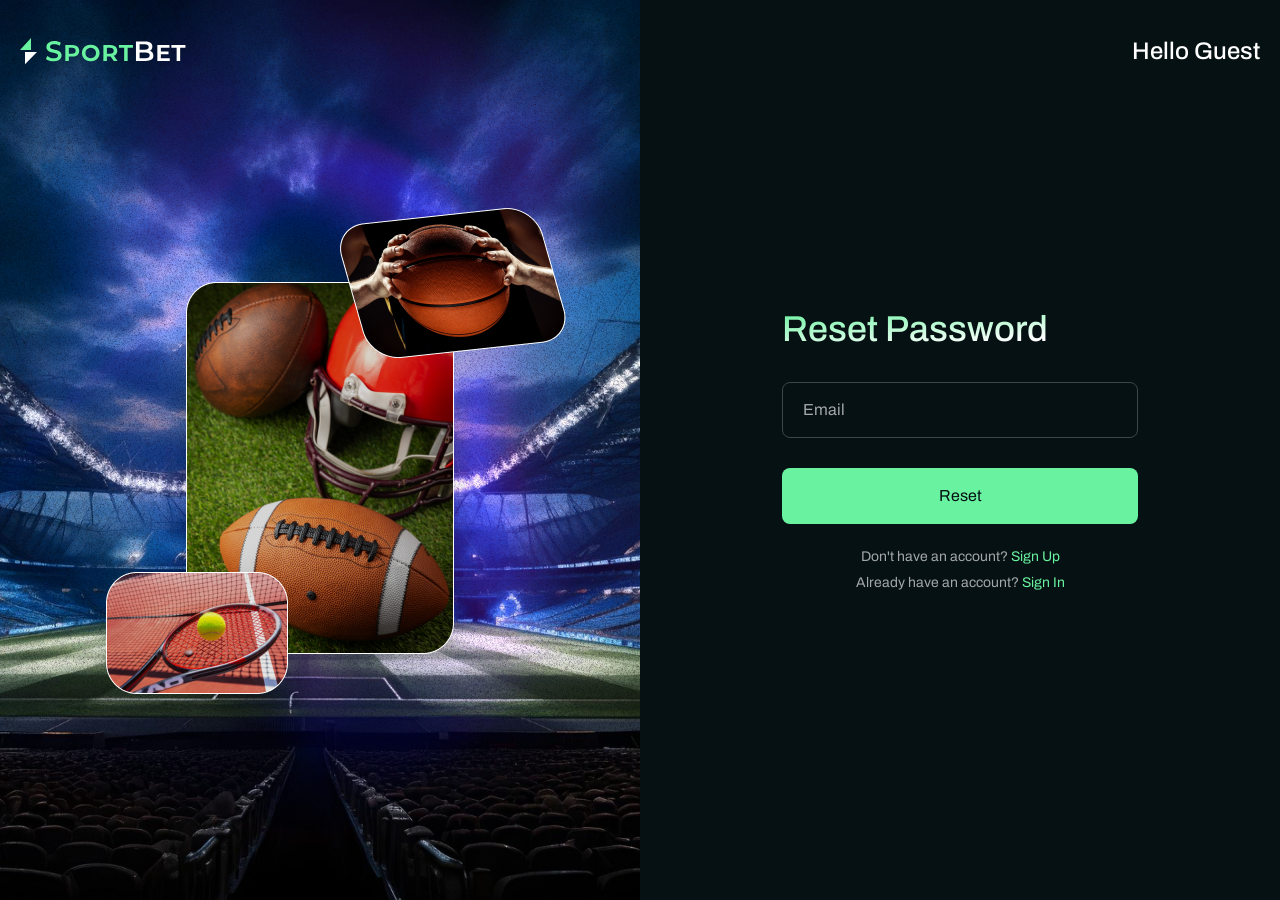
==== src/reset.html @ 936c641d "created signin & reset page" ====
<!DOCTYPE html>
<html class="h-full" lang="en">
	<head>
		<meta charset="UTF-8" />
		<meta http-equiv="X-UA-Compatible" content="IE=edge" />
		<meta name="viewport" content="width=device-width, initial-scale=1.0" />
		<title>Reset Password | WebTrade</title>
		<link rel="preconnect" href="https://fonts.googleapis.com" />
		<link rel="preconnect" href="https://fonts.gstatic.com" crossorigin />
		<link
			href="https://fonts.googleapis.com/css2?family=Archivo:wght@400;500;600;700&display=swap"
			rel="stylesheet"
		/>
		<link rel="stylesheet" href="./css/output.css" />
	</head>

	<body class="h-full">
		<div class="wrapper relative flex min-h-full flex-col">
			<!-- Header -->
			<header class="fixed top-[34px] left-0 w-full">
				<div
					class="mx-auto flex max-w-[1320px] items-center justify-between px-5"
				>
					<a href="#"
						><img class="sm:max-w-[100px]" src="./img/global/logo.svg" alt=""
					/></a>
					<h4>Hello Guest</h4>
				</div>
			</header>
			<!-- Main Content -->
			<main class="flex-auto">
				<!-- Section SignIn -->
				<section
					class="grid h-screen grid-cols-2 overflow-hidden sm:grid-cols-1"
				>
					<div class="relative h-screen sm:hidden">
						<img
							class="absolute left-0 top-0 z-[-1] h-full w-full object-cover"
							src="./img/auth/auth-img.png"
							alt="image"
						/>
					</div>
					<div class="flex flex-col items-center justify-center">
						<form autocomplete="off" class="w-full max-w-[356px]">
							<h2 class="mb-8 bg-green-gradient bg-clip-text text-transparent">
								Reset Password
							</h2>

							<label for="email" class="mt-6 block">
								<input
									class="input-large"
									placeholder="Email"
									name="email"
									id="email"
									type="text"
								/>
							</label>

							<button class="btn btn-large mt-[30px]" type="submit">
								Reset
							</button>
						</form>

						<p class="text-body-s mt-6 text-graytext">
							Don't have an account?
							<a
								class="text-lightgreen transition-colors hover:text-lightgreen-hovered"
								href="#"
								>Sign Up</a
							>
						</p>

						<p class="text-body-s mt-2 text-graytext">
							Already have an account?
							<a
								class="text-lightgreen transition-colors hover:text-lightgreen-hovered"
								href="#"
								>Sign In</a
							>
						</p>
					</div>
				</section>
			</main>
		</div>

		<!-- JS -->
		<script src="./js/main.js"></script>
	</body>
</html>
---- src/css/output.css ----
/*
! tailwindcss v3.2.7 | MIT License | https://tailwindcss.com
*/

/*
1. Prevent padding and border from affecting element width. (https://github.com/mozdevs/cssremedy/issues/4)
2. Allow adding a border to an element by just adding a border-width. (https://github.com/tailwindcss/tailwindcss/pull/116)
*/

*,
::before,
::after {
  box-sizing: border-box;
  /* 1 */
  border-width: 0;
  /* 2 */
  border-style: solid;
  /* 2 */
  border-color: #e5e7eb;
  /* 2 */
}

::before,
::after {
  --tw-content: '';
}

/*
1. Use a consistent sensible line-height in all browsers.
2. Prevent adjustments of font size after orientation changes in iOS.
3. Use a more readable tab size.
4. Use the user's configured `sans` font-family by default.
5. Use the user's configured `sans` font-feature-settings by default.
*/

html {
  line-height: 1.5;
  /* 1 */
  -webkit-text-size-adjust: 100%;
  /* 2 */
  -moz-tab-size: 4;
  /* 3 */
  -o-tab-size: 4;
     tab-size: 4;
  /* 3 */
  font-family: ui-sans-serif, system-ui, -apple-system, BlinkMacSystemFont, "Segoe UI", Roboto, "Helvetica Neue", Arial, "Noto Sans", sans-serif, "Apple Color Emoji", "Segoe UI Emoji", "Segoe UI Symbol", "Noto Color Emoji";
  /* 4 */
  font-feature-settings: normal;
  /* 5 */
}

/*
1. Remove the margin in all browsers.
2. Inherit line-height from `html` so users can set them as a class directly on the `html` element.
*/

body {
  margin: 0;
  /* 1 */
  line-height: inherit;
  /* 2 */
}

/*
1. Add the correct height in Firefox.
2. Correct the inheritance of border color in Firefox. (https://bugzilla.mozilla.org/show_bug.cgi?id=190655)
3. Ensure horizontal rules are visible by default.
*/

hr {
  height: 0;
  /* 1 */
  color: inherit;
  /* 2 */
  border-top-width: 1px;
  /* 3 */
}

/*
Add the correct text decoration in Chrome, Edge, and Safari.
*/

abbr:where([title]) {
  -webkit-text-decoration: underline dotted;
          text-decoration: underline dotted;
}

/*
Remove the default font size and weight for headings.
*/

h1,
h2,
h3,
h4,
h5,
h6 {
  font-size: inherit;
  font-weight: inherit;
}

/*
Reset links to optimize for opt-in styling instead of opt-out.
*/

a {
  color: inherit;
  text-decoration: inherit;
}

/*
Add the correct font weight in Edge and Safari.
*/

b,
strong {
  font-weight: bolder;
}

/*
1. Use the user's configured `mono` font family by default.
2. Correct the odd `em` font sizing in all browsers.
*/

code,
kbd,
samp,
pre {
  font-family: ui-monospace, SFMono-Regular, Menlo, Monaco, Consolas, "Liberation Mono", "Courier New", monospace;
  /* 1 */
  font-size: 1em;
  /* 2 */
}

/*
Add the correct font size in all browsers.
*/

small {
  font-size: 80%;
}

/*
Prevent `sub` and `sup` elements from affecting the line height in all browsers.
*/

sub,
sup {
  font-size: 75%;
  line-height: 0;
  position: relative;
  vertical-align: baseline;
}

sub {
  bottom: -0.25em;
}

sup {
  top: -0.5em;
}

/*
1. Remove text indentation from table contents in Chrome and Safari. (https://bugs.chromium.org/p/chromium/issues/detail?id=999088, https://bugs.webkit.org/show_bug.cgi?id=201297)
2. Correct table border color inheritance in all Chrome and Safari. (https://bugs.chromium.org/p/chromium/issues/detail?id=935729, https://bugs.webkit.org/show_bug.cgi?id=195016)
3. Remove gaps between table borders by default.
*/

table {
  text-indent: 0;
  /* 1 */
  border-color: inherit;
  /* 2 */
  border-collapse: collapse;
  /* 3 */
}

/*
1. Change the font styles in all browsers.
2. Remove the margin in Firefox and Safari.
3. Remove default padding in all browsers.
*/

button,
input,
optgroup,
select,
textarea {
  font-family: inherit;
  /* 1 */
  font-size: 100%;
  /* 1 */
  font-weight: inherit;
  /* 1 */
  line-height: inherit;
  /* 1 */
  color: inherit;
  /* 1 */
  margin: 0;
  /* 2 */
  padding: 0;
  /* 3 */
}

/*
Remove the inheritance of text transform in Edge and Firefox.
*/

button,
select {
  text-transform: none;
}

/*
1. Correct the inability to style clickable types in iOS and Safari.
2. Remove default button styles.
*/

button,
[type='button'],
[type='reset'],
[type='submit'] {
  -webkit-appearance: button;
  /* 1 */
  background-color: transparent;
  /* 2 */
  background-image: none;
  /* 2 */
}

/*
Use the modern Firefox focus style for all focusable elements.
*/

:-moz-focusring {
  outline: auto;
}

/*
Remove the additional `:invalid` styles in Firefox. (https://github.com/mozilla/gecko-dev/blob/2f9eacd9d3d995c937b4251a5557d95d494c9be1/layout/style/res/forms.css#L728-L737)
*/

:-moz-ui-invalid {
  box-shadow: none;
}

/*
Add the correct vertical alignment in Chrome and Firefox.
*/

progress {
  vertical-align: baseline;
}

/*
Correct the cursor style of increment and decrement buttons in Safari.
*/

::-webkit-inner-spin-button,
::-webkit-outer-spin-button {
  height: auto;
}

/*
1. Correct the odd appearance in Chrome and Safari.
2. Correct the outline style in Safari.
*/

[type='search'] {
  -webkit-appearance: textfield;
  /* 1 */
  outline-offset: -2px;
  /* 2 */
}

/*
Remove the inner padding in Chrome and Safari on macOS.
*/

::-webkit-search-decoration {
  -webkit-appearance: none;
}

/*
1. Correct the inability to style clickable types in iOS and Safari.
2. Change font properties to `inherit` in Safari.
*/

::-webkit-file-upload-button {
  -webkit-appearance: button;
  /* 1 */
  font: inherit;
  /* 2 */
}

/*
Add the correct display in Chrome and Safari.
*/

summary {
  display: list-item;
}

/*
Removes the default spacing and border for appropriate elements.
*/

blockquote,
dl,
dd,
h1,
h2,
h3,
h4,
h5,
h6,
hr,
figure,
p,
pre {
  margin: 0;
}

fieldset {
  margin: 0;
  padding: 0;
}

legend {
  padding: 0;
}

ol,
ul,
menu {
  list-style: none;
  margin: 0;
  padding: 0;
}

/*
Prevent resizing textareas horizontally by default.
*/

textarea {
  resize: vertical;
}

/*
1. Reset the default placeholder opacity in Firefox. (https://github.com/tailwindlabs/tailwindcss/issues/3300)
2. Set the default placeholder color to the user's configured gray 400 color.
*/

input::-moz-placeholder, textarea::-moz-placeholder {
  opacity: 1;
  /* 1 */
  color: #9ca3af;
  /* 2 */
}

input::placeholder,
textarea::placeholder {
  opacity: 1;
  /* 1 */
  color: #9ca3af;
  /* 2 */
}

/*
Set the default cursor for buttons.
*/

button,
[role="button"] {
  cursor: pointer;
}

/*
Make sure disabled buttons don't get the pointer cursor.
*/

:disabled {
  cursor: default;
}

/*
1. Make replaced elements `display: block` by default. (https://github.com/mozdevs/cssremedy/issues/14)
2. Add `vertical-align: middle` to align replaced elements more sensibly by default. (https://github.com/jensimmons/cssremedy/issues/14#issuecomment-634934210)
   This can trigger a poorly considered lint error in some tools but is included by design.
*/

img,
svg,
video,
canvas,
audio,
iframe,
embed,
object {
  display: block;
  /* 1 */
  vertical-align: middle;
  /* 2 */
}

/*
Constrain images and videos to the parent width and preserve their intrinsic aspect ratio. (https://github.com/mozdevs/cssremedy/issues/14)
*/

img,
video {
  max-width: 100%;
  height: auto;
}

/* Make elements with the HTML hidden attribute stay hidden by default */

[hidden] {
  display: none;
}

[type='text'],[type='email'],[type='url'],[type='password'],[type='number'],[type='date'],[type='datetime-local'],[type='month'],[type='search'],[type='tel'],[type='time'],[type='week'],[multiple],textarea,select {
  -webkit-appearance: none;
     -moz-appearance: none;
          appearance: none;
  background-color: #fff;
  border-color: #6b7280;
  border-width: 1px;
  border-radius: 0px;
  padding-top: 0.5rem;
  padding-right: 0.75rem;
  padding-bottom: 0.5rem;
  padding-left: 0.75rem;
  font-size: 1rem;
  line-height: 1.5rem;
  --tw-shadow: 0 0 #0000;
}

[type='text']:focus, [type='email']:focus, [type='url']:focus, [type='password']:focus, [type='number']:focus, [type='date']:focus, [type='datetime-local']:focus, [type='month']:focus, [type='search']:focus, [type='tel']:focus, [type='time']:focus, [type='week']:focus, [multiple]:focus, textarea:focus, select:focus {
  outline: 2px solid transparent;
  outline-offset: 2px;
  --tw-ring-inset: var(--tw-empty,/*!*/ /*!*/);
  --tw-ring-offset-width: 0px;
  --tw-ring-offset-color: #fff;
  --tw-ring-color: #2563eb;
  --tw-ring-offset-shadow: var(--tw-ring-inset) 0 0 0 var(--tw-ring-offset-width) var(--tw-ring-offset-color);
  --tw-ring-shadow: var(--tw-ring-inset) 0 0 0 calc(1px + var(--tw-ring-offset-width)) var(--tw-ring-color);
  box-shadow: var(--tw-ring-offset-shadow), var(--tw-ring-shadow), var(--tw-shadow);
  border-color: #2563eb;
}

input::-moz-placeholder, textarea::-moz-placeholder {
  color: #6b7280;
  opacity: 1;
}

input::placeholder,textarea::placeholder {
  color: #6b7280;
  opacity: 1;
}

::-webkit-datetime-edit-fields-wrapper {
  padding: 0;
}

::-webkit-date-and-time-value {
  min-height: 1.5em;
}

::-webkit-datetime-edit,::-webkit-datetime-edit-year-field,::-webkit-datetime-edit-month-field,::-webkit-datetime-edit-day-field,::-webkit-datetime-edit-hour-field,::-webkit-datetime-edit-minute-field,::-webkit-datetime-edit-second-field,::-webkit-datetime-edit-millisecond-field,::-webkit-datetime-edit-meridiem-field {
  padding-top: 0;
  padding-bottom: 0;
}

select {
  background-image: url("data:image/svg+xml,%3csvg xmlns='http://www.w3.org/2000/svg' fill='none' viewBox='0 0 20 20'%3e%3cpath stroke='%236b7280' stroke-linecap='round' stroke-linejoin='round' stroke-width='1.5' d='M6 8l4 4 4-4'/%3e%3c/svg%3e");
  background-position: right 0.5rem center;
  background-repeat: no-repeat;
  background-size: 1.5em 1.5em;
  padding-right: 2.5rem;
  -webkit-print-color-adjust: exact;
          print-color-adjust: exact;
}

[multiple] {
  background-image: initial;
  background-position: initial;
  background-repeat: unset;
  background-size: initial;
  padding-right: 0.75rem;
  -webkit-print-color-adjust: unset;
          print-color-adjust: unset;
}

[type='checkbox'],[type='radio'] {
  -webkit-appearance: none;
     -moz-appearance: none;
          appearance: none;
  padding: 0;
  -webkit-print-color-adjust: exact;
          print-color-adjust: exact;
  display: inline-block;
  vertical-align: middle;
  background-origin: border-box;
  -webkit-user-select: none;
     -moz-user-select: none;
          user-select: none;
  flex-shrink: 0;
  height: 1rem;
  width: 1rem;
  color: #2563eb;
  background-color: #fff;
  border-color: #6b7280;
  border-width: 1px;
  --tw-shadow: 0 0 #0000;
}

[type='checkbox'] {
  border-radius: 0px;
}

[type='radio'] {
  border-radius: 100%;
}

[type='checkbox']:focus,[type='radio']:focus {
  outline: 2px solid transparent;
  outline-offset: 2px;
  --tw-ring-inset: var(--tw-empty,/*!*/ /*!*/);
  --tw-ring-offset-width: 2px;
  --tw-ring-offset-color: #fff;
  --tw-ring-color: #2563eb;
  --tw-ring-offset-shadow: var(--tw-ring-inset) 0 0 0 var(--tw-ring-offset-width) var(--tw-ring-offset-color);
  --tw-ring-shadow: var(--tw-ring-inset) 0 0 0 calc(2px + var(--tw-ring-offset-width)) var(--tw-ring-color);
  box-shadow: var(--tw-ring-offset-shadow), var(--tw-ring-shadow), var(--tw-shadow);
}

[type='checkbox']:checked,[type='radio']:checked {
  border-color: transparent;
  background-color: currentColor;
  background-size: 100% 100%;
  background-position: center;
  background-repeat: no-repeat;
}

[type='checkbox']:checked {
  background-image: url("data:image/svg+xml,%3csvg viewBox='0 0 16 16' fill='white' xmlns='http://www.w3.org/2000/svg'%3e%3cpath d='M12.207 4.793a1 1 0 010 1.414l-5 5a1 1 0 01-1.414 0l-2-2a1 1 0 011.414-1.414L6.5 9.086l4.293-4.293a1 1 0 011.414 0z'/%3e%3c/svg%3e");
}

[type='radio']:checked {
  background-image: url("data:image/svg+xml,%3csvg viewBox='0 0 16 16' fill='white' xmlns='http://www.w3.org/2000/svg'%3e%3ccircle cx='8' cy='8' r='3'/%3e%3c/svg%3e");
}

[type='checkbox']:checked:hover,[type='checkbox']:checked:focus,[type='radio']:checked:hover,[type='radio']:checked:focus {
  border-color: transparent;
  background-color: currentColor;
}

[type='checkbox']:indeterminate {
  background-image: url("data:image/svg+xml,%3csvg xmlns='http://www.w3.org/2000/svg' fill='none' viewBox='0 0 16 16'%3e%3cpath stroke='white' stroke-linecap='round' stroke-linejoin='round' stroke-width='2' d='M4 8h8'/%3e%3c/svg%3e");
  border-color: transparent;
  background-color: currentColor;
  background-size: 100% 100%;
  background-position: center;
  background-repeat: no-repeat;
}

[type='checkbox']:indeterminate:hover,[type='checkbox']:indeterminate:focus {
  border-color: transparent;
  background-color: currentColor;
}

[type='file'] {
  background: unset;
  border-color: inherit;
  border-width: 0;
  border-radius: 0;
  padding: 0;
  font-size: unset;
  line-height: inherit;
}

[type='file']:focus {
  outline: 1px solid ButtonText;
  outline: 1px auto -webkit-focus-ring-color;
}

body {
  position: relative;
  --tw-bg-opacity: 1;
  background-color: rgb(6 17 20 / var(--tw-bg-opacity));
  font-family: Archivo, sans-serif;
  --tw-text-opacity: 1;
  color: rgb(255 255 255 / var(--tw-text-opacity));
}

h1 {
  font-size: 52px;
  font-weight: 700;
  line-height: 64px;
}

h2 {
  font-size: 2.25rem;
  line-height: 2.5rem;
  font-weight: 500;
  line-height: 42px;
}

h3 {
  font-size: 32px;
  font-weight: 500;
  line-height: 40px;
}

h4 {
  font-size: 1.5rem;
  line-height: 2rem;
  font-weight: 500;
  line-height: 28px;
}

h5 {
  font-size: 1.25rem;
  line-height: 1.75rem;
  font-weight: 500;
  line-height: 24px;
}

*, ::before, ::after {
  --tw-border-spacing-x: 0;
  --tw-border-spacing-y: 0;
  --tw-translate-x: 0;
  --tw-translate-y: 0;
  --tw-rotate: 0;
  --tw-skew-x: 0;
  --tw-skew-y: 0;
  --tw-scale-x: 1;
  --tw-scale-y: 1;
  --tw-pan-x:  ;
  --tw-pan-y:  ;
  --tw-pinch-zoom:  ;
  --tw-scroll-snap-strictness: proximity;
  --tw-ordinal:  ;
  --tw-slashed-zero:  ;
  --tw-numeric-figure:  ;
  --tw-numeric-spacing:  ;
  --tw-numeric-fraction:  ;
  --tw-ring-inset:  ;
  --tw-ring-offset-width: 0px;
  --tw-ring-offset-color: #fff;
  --tw-ring-color: rgb(59 130 246 / 0.5);
  --tw-ring-offset-shadow: 0 0 #0000;
  --tw-ring-shadow: 0 0 #0000;
  --tw-shadow: 0 0 #0000;
  --tw-shadow-colored: 0 0 #0000;
  --tw-blur:  ;
  --tw-brightness:  ;
  --tw-contrast:  ;
  --tw-grayscale:  ;
  --tw-hue-rotate:  ;
  --tw-invert:  ;
  --tw-saturate:  ;
  --tw-sepia:  ;
  --tw-drop-shadow:  ;
  --tw-backdrop-blur:  ;
  --tw-backdrop-brightness:  ;
  --tw-backdrop-contrast:  ;
  --tw-backdrop-grayscale:  ;
  --tw-backdrop-hue-rotate:  ;
  --tw-backdrop-invert:  ;
  --tw-backdrop-opacity:  ;
  --tw-backdrop-saturate:  ;
  --tw-backdrop-sepia:  ;
}

::backdrop {
  --tw-border-spacing-x: 0;
  --tw-border-spacing-y: 0;
  --tw-translate-x: 0;
  --tw-translate-y: 0;
  --tw-rotate: 0;
  --tw-skew-x: 0;
  --tw-skew-y: 0;
  --tw-scale-x: 1;
  --tw-scale-y: 1;
  --tw-pan-x:  ;
  --tw-pan-y:  ;
  --tw-pinch-zoom:  ;
  --tw-scroll-snap-strictness: proximity;
  --tw-ordinal:  ;
  --tw-slashed-zero:  ;
  --tw-numeric-figure:  ;
  --tw-numeric-spacing:  ;
  --tw-numeric-fraction:  ;
  --tw-ring-inset:  ;
  --tw-ring-offset-width: 0px;
  --tw-ring-offset-color: #fff;
  --tw-ring-color: rgb(59 130 246 / 0.5);
  --tw-ring-offset-shadow: 0 0 #0000;
  --tw-ring-shadow: 0 0 #0000;
  --tw-shadow: 0 0 #0000;
  --tw-shadow-colored: 0 0 #0000;
  --tw-blur:  ;
  --tw-brightness:  ;
  --tw-contrast:  ;
  --tw-grayscale:  ;
  --tw-hue-rotate:  ;
  --tw-invert:  ;
  --tw-saturate:  ;
  --tw-sepia:  ;
  --tw-drop-shadow:  ;
  --tw-backdrop-blur:  ;
  --tw-backdrop-brightness:  ;
  --tw-backdrop-contrast:  ;
  --tw-backdrop-grayscale:  ;
  --tw-backdrop-hue-rotate:  ;
  --tw-backdrop-invert:  ;
  --tw-backdrop-opacity:  ;
  --tw-backdrop-saturate:  ;
  --tw-backdrop-sepia:  ;
}

.container {
  width: 100%;
  margin-right: auto;
  margin-left: auto;
  padding-right: 15px;
  padding-left: 15px;
}

/* Text */

.text-body-s {
  font-size: 0.875rem;
  line-height: 1.25rem;
  line-height: 18px;
}

/* Button */

.btn {
  display: flex;
  width: 100%;
  align-items: center;
  justify-content: center;
  border-radius: 8px;
  --tw-bg-opacity: 1;
  background-color: rgb(105 242 159 / var(--tw-bg-opacity));
  --tw-text-opacity: 1;
  color: rgb(6 17 20 / var(--tw-text-opacity));
  transition-property: color, background-color, border-color, text-decoration-color, fill, stroke;
  transition-timing-function: cubic-bezier(0.4, 0, 0.2, 1);
  transition-duration: 150ms;
}

.btn:hover {
  --tw-bg-opacity: 1;
  background-color: rgb(43 248 124 / var(--tw-bg-opacity));
}

/* Form Items */

.input-label {
  position: relative;
  display: flex;
  width: 100%;
  flex-direction: column;
}

.input-large {
  font-size: 1rem;
  line-height: 1.5rem;
  line-height: 24px;
  width: 100%;
  border-radius: 8px;
  --tw-border-opacity: 1;
  border-color: rgb(60 69 71 / var(--tw-border-opacity));
  background-color: transparent;
  padding-top: 15px;
  padding-bottom: 15px;
  padding-left: 1.25rem;
  padding-right: 1.25rem;
}

.input-large::-moz-placeholder {
  --tw-text-opacity: 1;
  color: rgb(163 167 169 / var(--tw-text-opacity));
}

.input-large::placeholder {
  --tw-text-opacity: 1;
  color: rgb(163 167 169 / var(--tw-text-opacity));
}

.input-large:focus {
  --tw-border-opacity: 1;
  border-color: rgb(105 242 159 / var(--tw-border-opacity));
  --tw-ring-offset-shadow: var(--tw-ring-inset) 0 0 0 var(--tw-ring-offset-width) var(--tw-ring-offset-color);
  --tw-ring-shadow: var(--tw-ring-inset) 0 0 0 calc(0px + var(--tw-ring-offset-width)) var(--tw-ring-color);
  box-shadow: var(--tw-ring-offset-shadow), var(--tw-ring-shadow), var(--tw-shadow, 0 0 #0000);
  --tw-ring-offset-width: 0px;
}

.sr-only {
  position: absolute;
  width: 1px;
  height: 1px;
  padding: 0;
  margin: -1px;
  overflow: hidden;
  clip: rect(0, 0, 0, 0);
  white-space: nowrap;
  border-width: 0;
}

.visible {
  visibility: visible;
}

.static {
  position: static;
}

.fixed {
  position: fixed;
}

.absolute {
  position: absolute;
}

.relative {
  position: relative;
}

.bottom-0 {
  bottom: 0px;
}

.left-0 {
  left: 0px;
}

.left-1 {
  left: 0.25rem;
}

.left-2 {
  left: 0.5rem;
}

.left-2\.5 {
  left: 0.625rem;
}

.right-0 {
  right: 0px;
}

.right-5 {
  right: 1.25rem;
}

.top-0 {
  top: 0px;
}

.top-1\/2 {
  top: 50%;
}

.top-2 {
  top: 0.5rem;
}

.top-3 {
  top: 0.75rem;
}

.top-4 {
  top: 1rem;
}

.top-5 {
  top: 1.25rem;
}

.top-\[34px\] {
  top: 34px;
}

.top-full {
  top: 100%;
}

.-z-10 {
  z-index: -10;
}

.z-0 {
  z-index: 0;
}

.z-10 {
  z-index: 10;
}

.z-20 {
  z-index: 20;
}

.z-\[-1\] {
  z-index: -1;
}

.mx-auto {
  margin-left: auto;
  margin-right: auto;
}

.mb-2 {
  margin-bottom: 0.5rem;
}

.mb-3 {
  margin-bottom: 0.75rem;
}

.mb-4 {
  margin-bottom: 1rem;
}

.mb-8 {
  margin-bottom: 2rem;
}

.ml-2 {
  margin-left: 0.5rem;
}

.ml-3 {
  margin-left: 0.75rem;
}

.mr-2 {
  margin-right: 0.5rem;
}

.mt-1 {
  margin-top: 0.25rem;
}

.mt-20 {
  margin-top: 5rem;
}

.mt-5 {
  margin-top: 1.25rem;
}

.mt-6 {
  margin-top: 1.5rem;
}

.mt-\[30px\] {
  margin-top: 30px;
}

.mt-2 {
  margin-top: 0.5rem;
}

.block {
  display: block;
}

.inline-block {
  display: inline-block;
}

.inline {
  display: inline;
}

.flex {
  display: flex;
}

.inline-flex {
  display: inline-flex;
}

.grid {
  display: grid;
}

.contents {
  display: contents;
}

.hidden {
  display: none;
}

.h-10 {
  height: 2.5rem;
}

.h-2 {
  height: 0.5rem;
}

.h-4 {
  height: 1rem;
}

.h-5 {
  height: 1.25rem;
}

.h-6 {
  height: 1.5rem;
}

.h-64 {
  height: 16rem;
}

.h-\[18px\] {
  height: 18px;
}

.h-\[2px\] {
  height: 2px;
}

.h-\[300px\] {
  height: 300px;
}

.h-\[30px\] {
  height: 30px;
}

.h-full {
  height: 100%;
}

.h-screen {
  height: 100vh;
}

.h-auto {
  height: auto;
}

.max-h-screen {
  max-height: 100vh;
}

.min-h-full {
  min-height: 100%;
}

.min-h-screen {
  min-height: 100vh;
}

.w-10 {
  width: 2.5rem;
}

.w-11 {
  width: 2.75rem;
}

.w-3 {
  width: 0.75rem;
}

.w-4 {
  width: 1rem;
}

.w-44 {
  width: 11rem;
}

.w-6 {
  width: 1.5rem;
}

.w-\[18px\] {
  width: 18px;
}

.w-\[30px\] {
  width: 30px;
}

.w-\[400px\] {
  width: 400px;
}

.w-\[70px\] {
  width: 70px;
}

.w-full {
  width: 100%;
}

.w-screen {
  width: 100vw;
}

.min-w-max {
  min-width: -moz-max-content;
  min-width: max-content;
}

.max-w-\[1320px\] {
  max-width: 1320px;
}

.max-w-\[356px\] {
  max-width: 356px;
}

.max-w-full {
  max-width: 100%;
}

.flex-auto {
  flex: 1 1 auto;
}

.origin-\[0\] {
  transform-origin: 0;
}

.-translate-y-1\/2 {
  --tw-translate-y: -50%;
  transform: translate(var(--tw-translate-x), var(--tw-translate-y)) rotate(var(--tw-rotate)) skewX(var(--tw-skew-x)) skewY(var(--tw-skew-y)) scaleX(var(--tw-scale-x)) scaleY(var(--tw-scale-y));
}

.-translate-y-4 {
  --tw-translate-y: -1rem;
  transform: translate(var(--tw-translate-x), var(--tw-translate-y)) rotate(var(--tw-rotate)) skewX(var(--tw-skew-x)) skewY(var(--tw-skew-y)) scaleX(var(--tw-scale-x)) scaleY(var(--tw-scale-y));
}

.-translate-y-6 {
  --tw-translate-y: -1.5rem;
  transform: translate(var(--tw-translate-x), var(--tw-translate-y)) rotate(var(--tw-rotate)) skewX(var(--tw-skew-x)) skewY(var(--tw-skew-y)) scaleX(var(--tw-scale-x)) scaleY(var(--tw-scale-y));
}

.translate-x-0 {
  --tw-translate-x: 0px;
  transform: translate(var(--tw-translate-x), var(--tw-translate-y)) rotate(var(--tw-rotate)) skewX(var(--tw-skew-x)) skewY(var(--tw-skew-y)) scaleX(var(--tw-scale-x)) scaleY(var(--tw-scale-y));
}

.translate-y-\[2px\] {
  --tw-translate-y: 2px;
  transform: translate(var(--tw-translate-x), var(--tw-translate-y)) rotate(var(--tw-rotate)) skewX(var(--tw-skew-x)) skewY(var(--tw-skew-y)) scaleX(var(--tw-scale-x)) scaleY(var(--tw-scale-y));
}

.rotate-180 {
  --tw-rotate: 180deg;
  transform: translate(var(--tw-translate-x), var(--tw-translate-y)) rotate(var(--tw-rotate)) skewX(var(--tw-skew-x)) skewY(var(--tw-skew-y)) scaleX(var(--tw-scale-x)) scaleY(var(--tw-scale-y));
}

.rotate-90 {
  --tw-rotate: 90deg;
  transform: translate(var(--tw-translate-x), var(--tw-translate-y)) rotate(var(--tw-rotate)) skewX(var(--tw-skew-x)) skewY(var(--tw-skew-y)) scaleX(var(--tw-scale-x)) scaleY(var(--tw-scale-y));
}

.scale-75 {
  --tw-scale-x: .75;
  --tw-scale-y: .75;
  transform: translate(var(--tw-translate-x), var(--tw-translate-y)) rotate(var(--tw-rotate)) skewX(var(--tw-skew-x)) skewY(var(--tw-skew-y)) scaleX(var(--tw-scale-x)) scaleY(var(--tw-scale-y));
}

.transform {
  transform: translate(var(--tw-translate-x), var(--tw-translate-y)) rotate(var(--tw-rotate)) skewX(var(--tw-skew-x)) skewY(var(--tw-skew-y)) scaleX(var(--tw-scale-x)) scaleY(var(--tw-scale-y));
}

@keyframes fade-in {
  from {
    opacity: 0;
  }

  to {
    opacity: 1;
  }
}

.animate-fadeIn {
  animation: fade-in .3s ease;
}

.cursor-pointer {
  cursor: pointer;
}

.resize {
  resize: both;
}

.appearance-none {
  -webkit-appearance: none;
     -moz-appearance: none;
          appearance: none;
}

.grid-cols-2 {
  grid-template-columns: repeat(2, minmax(0, 1fr));
}

.flex-col {
  flex-direction: column;
}

.items-center {
  align-items: center;
}

.justify-center {
  justify-content: center;
}

.justify-between {
  justify-content: space-between;
}

.gap-14 {
  gap: 3.5rem;
}

.gap-2 {
  gap: 0.5rem;
}

.gap-4 {
  gap: 1rem;
}

.gap-5 {
  gap: 1.25rem;
}

.divide-y > :not([hidden]) ~ :not([hidden]) {
  --tw-divide-y-reverse: 0;
  border-top-width: calc(1px * calc(1 - var(--tw-divide-y-reverse)));
  border-bottom-width: calc(1px * var(--tw-divide-y-reverse));
}

.divide-gray-100 > :not([hidden]) ~ :not([hidden]) {
  --tw-divide-opacity: 1;
  border-color: rgb(243 244 246 / var(--tw-divide-opacity));
}

.overflow-auto {
  overflow: auto;
}

.overflow-hidden {
  overflow: hidden;
}

.rounded {
  border-radius: 0.25rem;
}

.rounded-3xl {
  border-radius: 1.5rem;
}

.rounded-\[8px\] {
  border-radius: 8px;
}

.rounded-full {
  border-radius: 9999px;
}

.rounded-lg {
  border-radius: 0.5rem;
}

.rounded-md {
  border-radius: 0.375rem;
}

.rounded-t-lg {
  border-top-left-radius: 0.5rem;
  border-top-right-radius: 0.5rem;
}

.border {
  border-width: 1px;
}

.border-0 {
  border-width: 0px;
}

.border-2 {
  border-width: 2px;
}

.border-b-2 {
  border-bottom-width: 2px;
}

.border-dashed {
  border-style: dashed;
}

.border-black\/50 {
  border-color: rgb(0 0 0 / 0.5);
}

.border-gray-100 {
  --tw-border-opacity: 1;
  border-color: rgb(243 244 246 / var(--tw-border-opacity));
}

.border-gray-300 {
  --tw-border-opacity: 1;
  border-color: rgb(209 213 219 / var(--tw-border-opacity));
}

.border-graytext {
  --tw-border-opacity: 1;
  border-color: rgb(163 167 169 / var(--tw-border-opacity));
}

.bg-black {
  --tw-bg-opacity: 1;
  background-color: rgb(0 0 0 / var(--tw-bg-opacity));
}

.bg-black\/90 {
  background-color: rgb(0 0 0 / 0.9);
}

.bg-blue-400 {
  --tw-bg-opacity: 1;
  background-color: rgb(96 165 250 / var(--tw-bg-opacity));
}

.bg-blue-600 {
  --tw-bg-opacity: 1;
  background-color: rgb(37 99 235 / var(--tw-bg-opacity));
}

.bg-cyan-200 {
  --tw-bg-opacity: 1;
  background-color: rgb(165 243 252 / var(--tw-bg-opacity));
}

.bg-gray-100 {
  --tw-bg-opacity: 1;
  background-color: rgb(243 244 246 / var(--tw-bg-opacity));
}

.bg-gray-200 {
  --tw-bg-opacity: 1;
  background-color: rgb(229 231 235 / var(--tw-bg-opacity));
}

.bg-gray-50 {
  --tw-bg-opacity: 1;
  background-color: rgb(249 250 251 / var(--tw-bg-opacity));
}

.bg-slate-900 {
  --tw-bg-opacity: 1;
  background-color: rgb(15 23 42 / var(--tw-bg-opacity));
}

.bg-transparent {
  background-color: transparent;
}

.bg-white {
  --tw-bg-opacity: 1;
  background-color: rgb(255 255 255 / var(--tw-bg-opacity));
}

.bg-green-gradient {
  background-image: linear-gradient(175deg, #69F29F 4.1%, #FFF 72.96%);
}

.bg-clip-text {
  -webkit-background-clip: text;
          background-clip: text;
}

.fill-black {
  fill: #000;
}

.object-cover {
  -o-object-fit: cover;
     object-fit: cover;
}

.p-2 {
  padding: 0.5rem;
}

.p-2\.5 {
  padding: 0.625rem;
}

.p-4 {
  padding: 1rem;
}

.px-0 {
  padding-left: 0px;
  padding-right: 0px;
}

.px-2 {
  padding-left: 0.5rem;
  padding-right: 0.5rem;
}

.px-2\.5 {
  padding-left: 0.625rem;
  padding-right: 0.625rem;
}

.px-3 {
  padding-left: 0.75rem;
  padding-right: 0.75rem;
}

.px-4 {
  padding-left: 1rem;
  padding-right: 1rem;
}

.px-5 {
  padding-left: 1.25rem;
  padding-right: 1.25rem;
}

.py-1 {
  padding-top: 0.25rem;
  padding-bottom: 0.25rem;
}

.py-10 {
  padding-top: 2.5rem;
  padding-bottom: 2.5rem;
}

.py-2 {
  padding-top: 0.5rem;
  padding-bottom: 0.5rem;
}

.py-2\.5 {
  padding-top: 0.625rem;
  padding-bottom: 0.625rem;
}

.py-4 {
  padding-top: 1rem;
  padding-bottom: 1rem;
}

.pb-2 {
  padding-bottom: 0.5rem;
}

.pb-2\.5 {
  padding-bottom: 0.625rem;
}

.pb-6 {
  padding-bottom: 1.5rem;
}

.pr-8 {
  padding-right: 2rem;
}

.pt-4 {
  padding-top: 1rem;
}

.pt-5 {
  padding-top: 1.25rem;
}

.text-center {
  text-align: center;
}

.text-3xl {
  font-size: 1.875rem;
  line-height: 2.25rem;
}

.text-7xl {
  font-size: 4.5rem;
  line-height: 1;
}

.text-sm {
  font-size: 0.875rem;
  line-height: 1.25rem;
}

.text-xl {
  font-size: 1.25rem;
  line-height: 1.75rem;
}

.text-xs {
  font-size: 0.75rem;
  line-height: 1rem;
}

.font-medium {
  font-weight: 500;
}

.font-semibold {
  font-weight: 600;
}

.text-black\/70 {
  color: rgb(0 0 0 / 0.7);
}

.text-blue-600 {
  --tw-text-opacity: 1;
  color: rgb(37 99 235 / var(--tw-text-opacity));
}

.text-gray-400 {
  --tw-text-opacity: 1;
  color: rgb(156 163 175 / var(--tw-text-opacity));
}

.text-gray-500 {
  --tw-text-opacity: 1;
  color: rgb(107 114 128 / var(--tw-text-opacity));
}

.text-gray-700 {
  --tw-text-opacity: 1;
  color: rgb(55 65 81 / var(--tw-text-opacity));
}

.text-gray-900 {
  --tw-text-opacity: 1;
  color: rgb(17 24 39 / var(--tw-text-opacity));
}

.text-graytext {
  --tw-text-opacity: 1;
  color: rgb(163 167 169 / var(--tw-text-opacity));
}

.text-lightblue {
  --tw-text-opacity: 1;
  color: rgb(94 155 247 / var(--tw-text-opacity));
}

.text-lightgreen {
  --tw-text-opacity: 1;
  color: rgb(105 242 159 / var(--tw-text-opacity));
}

.text-transparent {
  color: transparent;
}

.text-white {
  --tw-text-opacity: 1;
  color: rgb(255 255 255 / var(--tw-text-opacity));
}

.text-white\/80 {
  color: rgb(255 255 255 / 0.8);
}

.shadow {
  --tw-shadow: 0 1px 3px 0 rgb(0 0 0 / 0.1), 0 1px 2px -1px rgb(0 0 0 / 0.1);
  --tw-shadow-colored: 0 1px 3px 0 var(--tw-shadow-color), 0 1px 2px -1px var(--tw-shadow-color);
  box-shadow: var(--tw-ring-offset-shadow, 0 0 #0000), var(--tw-ring-shadow, 0 0 #0000), var(--tw-shadow);
}

.shadow-sm {
  --tw-shadow: 0 1px 2px 0 rgb(0 0 0 / 0.05);
  --tw-shadow-colored: 0 1px 2px 0 var(--tw-shadow-color);
  box-shadow: var(--tw-ring-offset-shadow, 0 0 #0000), var(--tw-ring-shadow, 0 0 #0000), var(--tw-shadow);
}

.outline {
  outline-style: solid;
}

.filter {
  filter: var(--tw-blur) var(--tw-brightness) var(--tw-contrast) var(--tw-grayscale) var(--tw-hue-rotate) var(--tw-invert) var(--tw-saturate) var(--tw-sepia) var(--tw-drop-shadow);
}

.transition {
  transition-property: color, background-color, border-color, text-decoration-color, fill, stroke, opacity, box-shadow, transform, filter, -webkit-backdrop-filter;
  transition-property: color, background-color, border-color, text-decoration-color, fill, stroke, opacity, box-shadow, transform, filter, backdrop-filter;
  transition-property: color, background-color, border-color, text-decoration-color, fill, stroke, opacity, box-shadow, transform, filter, backdrop-filter, -webkit-backdrop-filter;
  transition-timing-function: cubic-bezier(0.4, 0, 0.2, 1);
  transition-duration: 150ms;
}

.transition-all {
  transition-property: all;
  transition-timing-function: cubic-bezier(0.4, 0, 0.2, 1);
  transition-duration: 150ms;
}

.transition-colors {
  transition-property: color, background-color, border-color, text-decoration-color, fill, stroke;
  transition-timing-function: cubic-bezier(0.4, 0, 0.2, 1);
  transition-duration: 150ms;
}

.transition-transform {
  transition-property: transform;
  transition-timing-function: cubic-bezier(0.4, 0, 0.2, 1);
  transition-duration: 150ms;
}

.duration-300 {
  transition-duration: 300ms;
}

.ease-in-out {
  transition-timing-function: cubic-bezier(0.4, 0, 0.2, 1);
}

.btn-large {
  font-size: 1rem;
  line-height: 1.5rem;
  line-height: 24px;
  padding-top: 1rem;
  padding-bottom: 1rem;
}

.after\:absolute::after {
  content: var(--tw-content);
  position: absolute;
}

.after\:left-\[2px\]::after {
  content: var(--tw-content);
  left: 2px;
}

.after\:left-\[5px\]::after {
  content: var(--tw-content);
  left: 5px;
}

.after\:top-\[2px\]::after {
  content: var(--tw-content);
  top: 2px;
}

.after\:top-\[5px\]::after {
  content: var(--tw-content);
  top: 5px;
}

.after\:h-5::after {
  content: var(--tw-content);
  height: 1.25rem;
}

.after\:w-5::after {
  content: var(--tw-content);
  width: 1.25rem;
}

.after\:rounded-full::after {
  content: var(--tw-content);
  border-radius: 9999px;
}

.after\:border::after {
  content: var(--tw-content);
  border-width: 1px;
}

.after\:border-gray-300::after {
  content: var(--tw-content);
  --tw-border-opacity: 1;
  border-color: rgb(209 213 219 / var(--tw-border-opacity));
}

.after\:bg-slate-100::after {
  content: var(--tw-content);
  --tw-bg-opacity: 1;
  background-color: rgb(241 245 249 / var(--tw-bg-opacity));
}

.after\:bg-white::after {
  content: var(--tw-content);
  --tw-bg-opacity: 1;
  background-color: rgb(255 255 255 / var(--tw-bg-opacity));
}

.after\:transition-all::after {
  content: var(--tw-content);
  transition-property: all;
  transition-timing-function: cubic-bezier(0.4, 0, 0.2, 1);
  transition-duration: 150ms;
}

.after\:transition-transform::after {
  content: var(--tw-content);
  transition-property: transform;
  transition-timing-function: cubic-bezier(0.4, 0, 0.2, 1);
  transition-duration: 150ms;
}

.after\:duration-300::after {
  content: var(--tw-content);
  transition-duration: 300ms;
}

.after\:content-\[\'\'\]::after {
  --tw-content: '';
  content: var(--tw-content);
}

.checked\:\!bg-lightgreen:checked {
  --tw-bg-opacity: 1 !important;
  background-color: rgb(105 242 159 / var(--tw-bg-opacity)) !important;
}

.hover\:bg-blue-800:hover {
  --tw-bg-opacity: 1;
  background-color: rgb(30 64 175 / var(--tw-bg-opacity));
}

.hover\:bg-gray-100:hover {
  --tw-bg-opacity: 1;
  background-color: rgb(243 244 246 / var(--tw-bg-opacity));
}

.hover\:text-black:hover {
  --tw-text-opacity: 1;
  color: rgb(0 0 0 / var(--tw-text-opacity));
}

.hover\:text-lightgreen-hovered:hover {
  --tw-text-opacity: 1;
  color: rgb(43 248 124 / var(--tw-text-opacity));
}

.hover\:text-white:hover {
  --tw-text-opacity: 1;
  color: rgb(255 255 255 / var(--tw-text-opacity));
}

.focus\:border-blue-500:focus {
  --tw-border-opacity: 1;
  border-color: rgb(59 130 246 / var(--tw-border-opacity));
}

.focus\:border-blue-600:focus {
  --tw-border-opacity: 1;
  border-color: rgb(37 99 235 / var(--tw-border-opacity));
}

.focus\:outline-none:focus {
  outline: 2px solid transparent;
  outline-offset: 2px;
}

.focus\:ring-0:focus {
  --tw-ring-offset-shadow: var(--tw-ring-inset) 0 0 0 var(--tw-ring-offset-width) var(--tw-ring-offset-color);
  --tw-ring-shadow: var(--tw-ring-inset) 0 0 0 calc(0px + var(--tw-ring-offset-width)) var(--tw-ring-color);
  box-shadow: var(--tw-ring-offset-shadow), var(--tw-ring-shadow), var(--tw-shadow, 0 0 #0000);
}

.focus\:ring-2:focus {
  --tw-ring-offset-shadow: var(--tw-ring-inset) 0 0 0 var(--tw-ring-offset-width) var(--tw-ring-offset-color);
  --tw-ring-shadow: var(--tw-ring-inset) 0 0 0 calc(2px + var(--tw-ring-offset-width)) var(--tw-ring-color);
  box-shadow: var(--tw-ring-offset-shadow), var(--tw-ring-shadow), var(--tw-shadow, 0 0 #0000);
}

.focus\:ring-blue-500:focus {
  --tw-ring-opacity: 1;
  --tw-ring-color: rgb(59 130 246 / var(--tw-ring-opacity));
}

.focus\:ring-offset-0:focus {
  --tw-ring-offset-width: 0px;
}

.group:hover .group-hover\:grid {
  display: grid;
}

.group:hover .group-hover\:rotate-180 {
  --tw-rotate: 180deg;
  transform: translate(var(--tw-translate-x), var(--tw-translate-y)) rotate(var(--tw-rotate)) skewX(var(--tw-skew-x)) skewY(var(--tw-skew-y)) scaleX(var(--tw-scale-x)) scaleY(var(--tw-scale-y));
}

.group:hover .group-hover\:fill-blue-400 {
  fill: #60a5fa;
}

.group.active .group-\[\.active\]\:-translate-y-\[10px\] {
  --tw-translate-y: -10px;
  transform: translate(var(--tw-translate-x), var(--tw-translate-y)) rotate(var(--tw-rotate)) skewX(var(--tw-skew-x)) skewY(var(--tw-skew-y)) scaleX(var(--tw-scale-x)) scaleY(var(--tw-scale-y));
}

.group.active .group-\[\.active\]\:translate-y-2 {
  --tw-translate-y: 0.5rem;
  transform: translate(var(--tw-translate-x), var(--tw-translate-y)) rotate(var(--tw-rotate)) skewX(var(--tw-skew-x)) skewY(var(--tw-skew-y)) scaleX(var(--tw-scale-x)) scaleY(var(--tw-scale-y));
}

.group.active .group-\[\.active\]\:-rotate-45 {
  --tw-rotate: -45deg;
  transform: translate(var(--tw-translate-x), var(--tw-translate-y)) rotate(var(--tw-rotate)) skewX(var(--tw-skew-x)) skewY(var(--tw-skew-y)) scaleX(var(--tw-scale-x)) scaleY(var(--tw-scale-y));
}

.group.active .group-\[\.active\]\:rotate-0 {
  --tw-rotate: 0deg;
  transform: translate(var(--tw-translate-x), var(--tw-translate-y)) rotate(var(--tw-rotate)) skewX(var(--tw-skew-x)) skewY(var(--tw-skew-y)) scaleX(var(--tw-scale-x)) scaleY(var(--tw-scale-y));
}

.group.active .group-\[\.active\]\:rotate-180 {
  --tw-rotate: 180deg;
  transform: translate(var(--tw-translate-x), var(--tw-translate-y)) rotate(var(--tw-rotate)) skewX(var(--tw-skew-x)) skewY(var(--tw-skew-y)) scaleX(var(--tw-scale-x)) scaleY(var(--tw-scale-y));
}

.group.active .group-\[\.active\]\:rotate-45 {
  --tw-rotate: 45deg;
  transform: translate(var(--tw-translate-x), var(--tw-translate-y)) rotate(var(--tw-rotate)) skewX(var(--tw-skew-x)) skewY(var(--tw-skew-y)) scaleX(var(--tw-scale-x)) scaleY(var(--tw-scale-y));
}

.group.active .group-\[\.active\]\:bg-white {
  --tw-bg-opacity: 1;
  background-color: rgb(255 255 255 / var(--tw-bg-opacity));
}

.group.active .group-\[\.active\]\:text-blue-800 {
  --tw-text-opacity: 1;
  color: rgb(30 64 175 / var(--tw-text-opacity));
}

.group.active .group-\[\.active\]\:opacity-0 {
  opacity: 0;
}

.peer:checked ~ .peer-checked\:bg-blue-600 {
  --tw-bg-opacity: 1;
  background-color: rgb(37 99 235 / var(--tw-bg-opacity));
}

.peer:checked ~ .peer-checked\:after\:translate-x-full::after {
  content: var(--tw-content);
  --tw-translate-x: 100%;
  transform: translate(var(--tw-translate-x), var(--tw-translate-y)) rotate(var(--tw-rotate)) skewX(var(--tw-skew-x)) skewY(var(--tw-skew-y)) scaleX(var(--tw-scale-x)) scaleY(var(--tw-scale-y));
}

.peer:checked ~ .peer-checked\:after\:border-white::after {
  content: var(--tw-content);
  --tw-border-opacity: 1;
  border-color: rgb(255 255 255 / var(--tw-border-opacity));
}

.peer:-moz-placeholder-shown ~ .peer-placeholder-shown\:top-1\/2 {
  top: 50%;
}

.peer:placeholder-shown ~ .peer-placeholder-shown\:top-1\/2 {
  top: 50%;
}

.peer:-moz-placeholder-shown ~ .peer-placeholder-shown\:-translate-y-1\/2 {
  --tw-translate-y: -50%;
  transform: translate(var(--tw-translate-x), var(--tw-translate-y)) rotate(var(--tw-rotate)) skewX(var(--tw-skew-x)) skewY(var(--tw-skew-y)) scaleX(var(--tw-scale-x)) scaleY(var(--tw-scale-y));
}

.peer:placeholder-shown ~ .peer-placeholder-shown\:-translate-y-1\/2 {
  --tw-translate-y: -50%;
  transform: translate(var(--tw-translate-x), var(--tw-translate-y)) rotate(var(--tw-rotate)) skewX(var(--tw-skew-x)) skewY(var(--tw-skew-y)) scaleX(var(--tw-scale-x)) scaleY(var(--tw-scale-y));
}

.peer:-moz-placeholder-shown ~ .peer-placeholder-shown\:translate-y-0 {
  --tw-translate-y: 0px;
  transform: translate(var(--tw-translate-x), var(--tw-translate-y)) rotate(var(--tw-rotate)) skewX(var(--tw-skew-x)) skewY(var(--tw-skew-y)) scaleX(var(--tw-scale-x)) scaleY(var(--tw-scale-y));
}

.peer:placeholder-shown ~ .peer-placeholder-shown\:translate-y-0 {
  --tw-translate-y: 0px;
  transform: translate(var(--tw-translate-x), var(--tw-translate-y)) rotate(var(--tw-rotate)) skewX(var(--tw-skew-x)) skewY(var(--tw-skew-y)) scaleX(var(--tw-scale-x)) scaleY(var(--tw-scale-y));
}

.peer:-moz-placeholder-shown ~ .peer-placeholder-shown\:scale-100 {
  --tw-scale-x: 1;
  --tw-scale-y: 1;
  transform: translate(var(--tw-translate-x), var(--tw-translate-y)) rotate(var(--tw-rotate)) skewX(var(--tw-skew-x)) skewY(var(--tw-skew-y)) scaleX(var(--tw-scale-x)) scaleY(var(--tw-scale-y));
}

.peer:placeholder-shown ~ .peer-placeholder-shown\:scale-100 {
  --tw-scale-x: 1;
  --tw-scale-y: 1;
  transform: translate(var(--tw-translate-x), var(--tw-translate-y)) rotate(var(--tw-rotate)) skewX(var(--tw-skew-x)) skewY(var(--tw-skew-y)) scaleX(var(--tw-scale-x)) scaleY(var(--tw-scale-y));
}

.peer:focus ~ .peer-focus\:left-0 {
  left: 0px;
}

.peer:focus ~ .peer-focus\:top-2 {
  top: 0.5rem;
}

.peer:focus ~ .peer-focus\:-translate-y-4 {
  --tw-translate-y: -1rem;
  transform: translate(var(--tw-translate-x), var(--tw-translate-y)) rotate(var(--tw-rotate)) skewX(var(--tw-skew-x)) skewY(var(--tw-skew-y)) scaleX(var(--tw-scale-x)) scaleY(var(--tw-scale-y));
}

.peer:focus ~ .peer-focus\:-translate-y-6 {
  --tw-translate-y: -1.5rem;
  transform: translate(var(--tw-translate-x), var(--tw-translate-y)) rotate(var(--tw-rotate)) skewX(var(--tw-skew-x)) skewY(var(--tw-skew-y)) scaleX(var(--tw-scale-x)) scaleY(var(--tw-scale-y));
}

.peer:focus ~ .peer-focus\:scale-75 {
  --tw-scale-x: .75;
  --tw-scale-y: .75;
  transform: translate(var(--tw-translate-x), var(--tw-translate-y)) rotate(var(--tw-rotate)) skewX(var(--tw-skew-x)) skewY(var(--tw-skew-y)) scaleX(var(--tw-scale-x)) scaleY(var(--tw-scale-y));
}

.peer:focus ~ .peer-focus\:px-2 {
  padding-left: 0.5rem;
  padding-right: 0.5rem;
}

.peer:focus ~ .peer-focus\:text-blue-600 {
  --tw-text-opacity: 1;
  color: rgb(37 99 235 / var(--tw-text-opacity));
}

.peer:focus ~ .peer-focus\:outline-none {
  outline: 2px solid transparent;
  outline-offset: 2px;
}

.peer:focus ~ .peer-focus\:ring-4 {
  --tw-ring-offset-shadow: var(--tw-ring-inset) 0 0 0 var(--tw-ring-offset-width) var(--tw-ring-offset-color);
  --tw-ring-shadow: var(--tw-ring-inset) 0 0 0 calc(4px + var(--tw-ring-offset-width)) var(--tw-ring-color);
  box-shadow: var(--tw-ring-offset-shadow), var(--tw-ring-shadow), var(--tw-shadow, 0 0 #0000);
}

.peer:focus ~ .peer-focus\:ring-blue-300 {
  --tw-ring-opacity: 1;
  --tw-ring-color: rgb(147 197 253 / var(--tw-ring-opacity));
}

.dark .dark\:border-gray-600 {
  --tw-border-opacity: 1;
  border-color: rgb(75 85 99 / var(--tw-border-opacity));
}

.dark .dark\:bg-gray-700 {
  --tw-bg-opacity: 1;
  background-color: rgb(55 65 81 / var(--tw-bg-opacity));
}

.dark .dark\:bg-gray-900 {
  --tw-bg-opacity: 1;
  background-color: rgb(17 24 39 / var(--tw-bg-opacity));
}

.dark .dark\:bg-slate-700 {
  --tw-bg-opacity: 1;
  background-color: rgb(51 65 85 / var(--tw-bg-opacity));
}

.dark .dark\:text-gray-200 {
  --tw-text-opacity: 1;
  color: rgb(229 231 235 / var(--tw-text-opacity));
}

.dark .dark\:text-gray-300 {
  --tw-text-opacity: 1;
  color: rgb(209 213 219 / var(--tw-text-opacity));
}

.dark .dark\:text-gray-400 {
  --tw-text-opacity: 1;
  color: rgb(156 163 175 / var(--tw-text-opacity));
}

.dark .dark\:text-white {
  --tw-text-opacity: 1;
  color: rgb(255 255 255 / var(--tw-text-opacity));
}

.dark .dark\:placeholder-gray-400::-moz-placeholder {
  --tw-placeholder-opacity: 1;
  color: rgb(156 163 175 / var(--tw-placeholder-opacity));
}

.dark .dark\:placeholder-gray-400::placeholder {
  --tw-placeholder-opacity: 1;
  color: rgb(156 163 175 / var(--tw-placeholder-opacity));
}

.dark .dark\:ring-offset-gray-800 {
  --tw-ring-offset-color: #1f2937;
}

.dark .dark\:after\:translate-x-10::after {
  content: var(--tw-content);
  --tw-translate-x: 2.5rem;
  transform: translate(var(--tw-translate-x), var(--tw-translate-y)) rotate(var(--tw-rotate)) skewX(var(--tw-skew-x)) skewY(var(--tw-skew-y)) scaleX(var(--tw-scale-x)) scaleY(var(--tw-scale-y));
}

.dark .dark\:after\:bg-slate-200::after {
  content: var(--tw-content);
  --tw-bg-opacity: 1;
  background-color: rgb(226 232 240 / var(--tw-bg-opacity));
}

.dark .dark\:hover\:border-gray-500:hover {
  --tw-border-opacity: 1;
  border-color: rgb(107 114 128 / var(--tw-border-opacity));
}

.dark .dark\:hover\:bg-gray-600:hover {
  --tw-bg-opacity: 1;
  background-color: rgb(75 85 99 / var(--tw-bg-opacity));
}

.dark .dark\:hover\:text-white:hover {
  --tw-text-opacity: 1;
  color: rgb(255 255 255 / var(--tw-text-opacity));
}

.dark .dark\:focus\:border-blue-500:focus {
  --tw-border-opacity: 1;
  border-color: rgb(59 130 246 / var(--tw-border-opacity));
}

.dark .dark\:focus\:ring-blue-500:focus {
  --tw-ring-opacity: 1;
  --tw-ring-color: rgb(59 130 246 / var(--tw-ring-opacity));
}

.dark .dark\:focus\:ring-blue-600:focus {
  --tw-ring-opacity: 1;
  --tw-ring-color: rgb(37 99 235 / var(--tw-ring-opacity));
}

.peer:focus ~ .dark .peer-focus\:dark\:text-blue-500 {
  --tw-text-opacity: 1;
  color: rgb(59 130 246 / var(--tw-text-opacity));
}

.dark .peer:focus ~ .dark\:peer-focus\:ring-blue-800 {
  --tw-ring-opacity: 1;
  --tw-ring-color: rgb(30 64 175 / var(--tw-ring-opacity));
}

@media (max-width: 1199.99px) {
  .lg\:text-red-300 {
    --tw-text-opacity: 1;
    color: rgb(252 165 165 / var(--tw-text-opacity));
  }
}

@media (max-width: 991.99px) {
  .md\:gap-10 {
    gap: 2.5rem;
  }

  .md\:py-5 {
    padding-top: 1.25rem;
    padding-bottom: 1.25rem;
  }
}

@media (max-width: 767.99px) {
  .sm\:ml-auto {
    margin-left: auto;
  }

  .sm\:mr-6 {
    margin-right: 1.5rem;
  }

  .sm\:mt-\[2px\] {
    margin-top: 2px;
  }

  .sm\:block {
    display: block;
  }

  .sm\:hidden {
    display: none;
  }

  .sm\:max-w-\[100px\] {
    max-width: 100px;
  }

  .sm\:grid-cols-1 {
    grid-template-columns: repeat(1, minmax(0, 1fr));
  }

  .sm\:flex-col {
    flex-direction: column;
  }

  .sm\:items-center {
    align-items: center;
  }

  .sm\:justify-center {
    justify-content: center;
  }

  .sm\:pr-6 {
    padding-right: 1.5rem;
  }
}
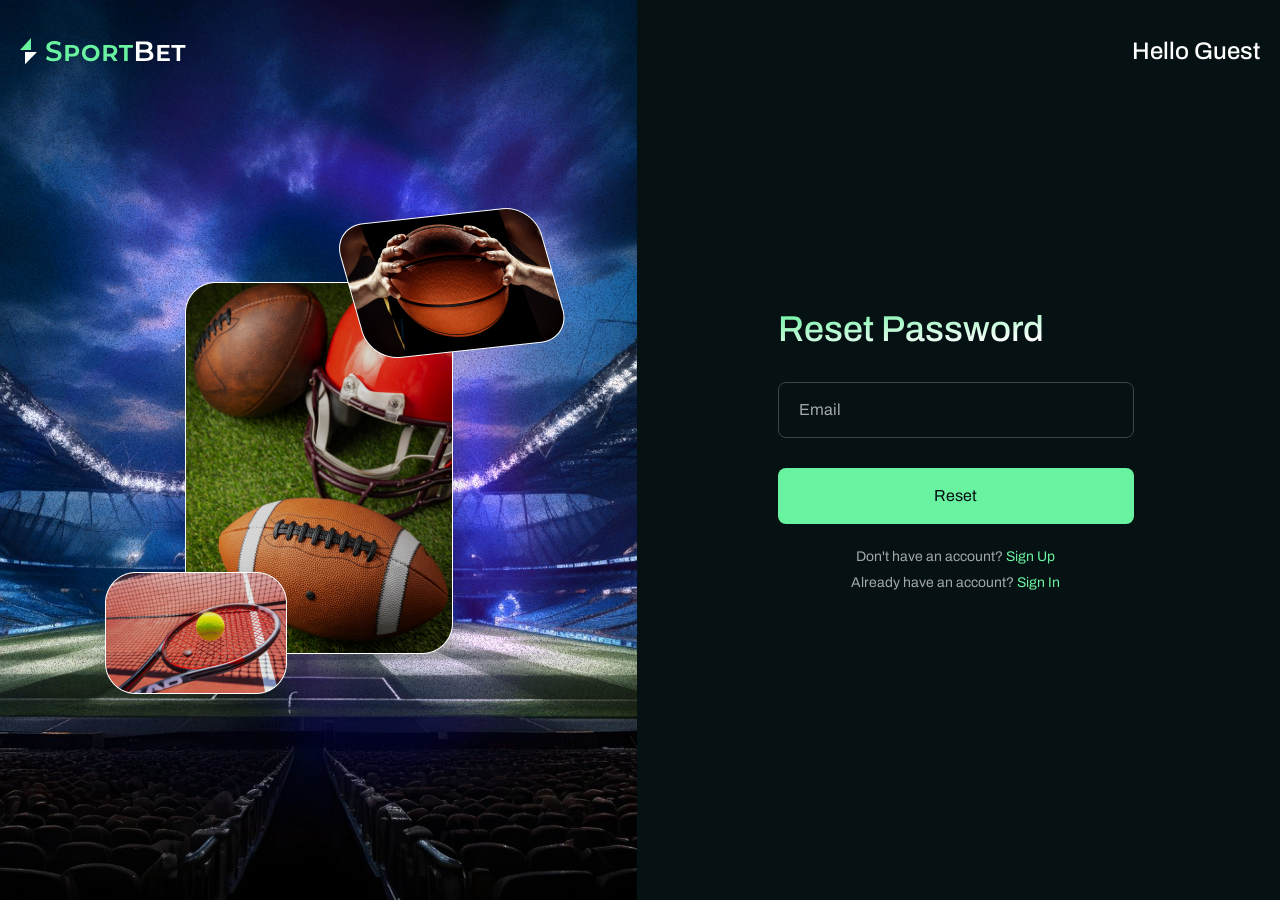
==== commit 284e5c5c: "added new sections" ====
--- a/src/reset.html
+++ b/src/reset.html
@@ -4,7 +4,7 @@
 		<meta charset="UTF-8" />
 		<meta http-equiv="X-UA-Compatible" content="IE=edge" />
 		<meta name="viewport" content="width=device-width, initial-scale=1.0" />
-		<title>Reset Password | WebTrade</title>
+		<title>Reset Password | OOFTrade</title>
 		<link rel="preconnect" href="https://fonts.googleapis.com" />
 		<link rel="preconnect" href="https://fonts.gstatic.com" crossorigin />
 		<link
@@ -21,9 +21,9 @@
 				<div
 					class="mx-auto flex max-w-[1320px] items-center justify-between px-5"
 				>
-					<a href="#"
-						><img class="sm:max-w-[100px]" src="./img/global/logo.svg" alt=""
-					/></a>
+					<a href="#">
+						<img class="sm:max-w-[100px]" src="./img/global/logo.svg" alt="" />
+					</a>
 					<h4>Hello Guest</h4>
 				</div>
 			</header>
@@ -42,7 +42,9 @@
 					</div>
 					<div class="flex flex-col items-center justify-center">
 						<form autocomplete="off" class="w-full max-w-[356px]">
-							<h2 class="mb-8 bg-green-gradient bg-clip-text text-transparent">
+							<h2
+								class="mb-8 bg-green-text-gradient bg-clip-text text-transparent"
+							>
 								Reset Password
 							</h2>
 
@@ -66,8 +68,9 @@
 							<a
 								class="text-lightgreen transition-colors hover:text-lightgreen-hovered"
 								href="#"
-								>Sign Up</a
 							>
+								Sign Up
+							</a>
 						</p>
 
 						<p class="text-body-s mt-2 text-graytext">
@@ -75,8 +78,9 @@
 							<a
 								class="text-lightgreen transition-colors hover:text-lightgreen-hovered"
 								href="#"
-								>Sign In</a
 							>
+								Sign In
+							</a>
 						</p>
 					</div>
 				</section>
--- a/src/css/output.css
+++ b/src/css/output.css
@@ -731,13 +731,39 @@
 
 /* Text */
 
+.text-body-m {
+  font-size: 1rem;
+  line-height: 1.5rem;
+  line-height: 24px;
+}
+
+.text-body-m-medium {
+  font-size: 1rem;
+  line-height: 1.5rem;
+  font-weight: 500;
+  line-height: 24px;
+}
+
 .text-body-s {
   font-size: 0.875rem;
   line-height: 1.25rem;
   line-height: 18px;
 }
 
-/* Button */
+.text-body-s-medium {
+  font-size: 0.875rem;
+  line-height: 1.25rem;
+  font-weight: 500;
+  line-height: 18px;
+}
+
+.text-body-xs {
+  font-size: 0.75rem;
+  line-height: 1rem;
+  line-height: 16px;
+}
+
+/* Buttons */
 
 .btn {
   display: flex;
@@ -759,6 +785,35 @@
   background-color: rgb(43 248 124 / var(--tw-bg-opacity));
 }
 
+.btn-large {
+  font-size: 1rem;
+  line-height: 1.5rem;
+  line-height: 24px;
+  padding-top: 1rem;
+  padding-bottom: 1rem;
+}
+
+.btn-small {
+  font-size: 0.875rem;
+  line-height: 1.25rem;
+  font-weight: 500;
+  line-height: 18px;
+  padding: 9px;
+}
+
+.btn-reset {
+  --tw-bg-opacity: 1;
+  background-color: rgb(94 155 247 / var(--tw-bg-opacity));
+  transition-property: color, background-color, border-color, text-decoration-color, fill, stroke;
+  transition-timing-function: cubic-bezier(0.4, 0, 0.2, 1);
+  transition-duration: 150ms;
+}
+
+.btn-reset:hover {
+  --tw-bg-opacity: 1;
+  background-color: rgb(38 117 236 / var(--tw-bg-opacity));
+}
+
 /* Form Items */
 
 .input-label {
@@ -766,6 +821,7 @@
   display: flex;
   width: 100%;
   flex-direction: column;
+  gap: 0.25rem;
 }
 
 .input-large {
@@ -802,6 +858,124 @@
   --tw-ring-offset-width: 0px;
 }
 
+.input-small {
+  font-size: 0.875rem;
+  line-height: 1.25rem;
+  line-height: 18px;
+  width: 100%;
+  border-radius: 8px;
+  --tw-border-opacity: 1;
+  border-color: rgb(60 69 71 / var(--tw-border-opacity));
+  background-color: transparent;
+  padding-top: 0.5rem;
+  padding-bottom: 0.5rem;
+  padding-left: 0.75rem;
+  padding-right: 0.75rem;
+}
+
+.input-small::-moz-placeholder {
+  --tw-text-opacity: 1;
+  color: rgb(163 167 169 / var(--tw-text-opacity));
+}
+
+.input-small::placeholder {
+  --tw-text-opacity: 1;
+  color: rgb(163 167 169 / var(--tw-text-opacity));
+}
+
+.input-small:focus {
+  --tw-border-opacity: 1;
+  border-color: rgb(105 242 159 / var(--tw-border-opacity));
+  --tw-ring-offset-shadow: var(--tw-ring-inset) 0 0 0 var(--tw-ring-offset-width) var(--tw-ring-offset-color);
+  --tw-ring-shadow: var(--tw-ring-inset) 0 0 0 calc(0px + var(--tw-ring-offset-width)) var(--tw-ring-color);
+  box-shadow: var(--tw-ring-offset-shadow), var(--tw-ring-shadow), var(--tw-shadow, 0 0 #0000);
+  --tw-ring-offset-width: 0px;
+}
+
+/* Market Status */
+
+.market-status {
+  font-size: 0.875rem;
+  line-height: 1.25rem;
+  font-weight: 500;
+  line-height: 18px;
+  border-radius: 0.5rem;
+  padding-top: 0.5rem;
+  padding-bottom: 0.5rem;
+  padding-left: 1rem;
+  padding-right: 1rem;
+}
+
+.market-status.closed {
+  background-color: rgb(255 95 115 / 0.12);
+  --tw-text-opacity: 1;
+  color: rgb(255 95 115 / var(--tw-text-opacity));
+}
+
+.market-status.open {
+  background-color: rgb(105 242 159 / 0.12);
+  --tw-text-opacity: 1;
+  color: rgb(105 242 159 / var(--tw-text-opacity));
+}
+
+/* Tournament-Button */
+
+.tournament-button {
+  font-size: 0.75rem;
+  line-height: 1rem;
+  font-weight: 500;
+  line-height: 16px;
+  display: flex;
+  max-width: -moz-fit-content;
+  max-width: fit-content;
+  align-items: center;
+  justify-content: center;
+  gap: 0.5rem;
+  border-radius: 0.5rem;
+  border-width: 1px;
+  border-color: transparent;
+  --tw-bg-opacity: 1;
+  background-color: rgb(26 36 39 / var(--tw-bg-opacity));
+  padding: 0.75rem;
+  text-transform: uppercase;
+}
+
+@media (max-width: 767.99px) {
+  .tournament-button {
+    font-size: 10px;
+    line-height: 14px;
+  }
+}
+
+.tournament-button:hover {
+  --tw-border-opacity: 1;
+  border-color: rgb(105 242 159 / var(--tw-border-opacity));
+}
+
+@media (max-width: 767.99px) {
+  .tournament-button {
+    padding: 0.5rem;
+  }
+}
+
+.tournament-button.active {
+  --tw-border-opacity: 1;
+  border-color: rgb(105 242 159 / var(--tw-border-opacity));
+}
+
+/* Live Table Row */
+
+.live-row {
+  position: relative;
+}
+
+.live-row.low {
+  /* @apply bg-green-gradient; */
+}
+
+.live-row.high {
+}
+
 .sr-only {
   position: absolute;
   width: 1px;
@@ -834,6 +1008,10 @@
   position: relative;
 }
 
+.-bottom-5 {
+  bottom: -1.25rem;
+}
+
 .bottom-0 {
   bottom: 0px;
 }
@@ -846,6 +1024,10 @@
   left: 0.25rem;
 }
 
+.left-1\/2 {
+  left: 50%;
+}
+
 .left-2 {
   left: 0.5rem;
 }
@@ -858,10 +1040,18 @@
   right: 0px;
 }
 
+.right-3 {
+  right: 0.75rem;
+}
+
 .right-5 {
   right: 1.25rem;
 }
 
+.right-\[15px\] {
+  right: 15px;
+}
+
 .top-0 {
   top: 0px;
 }
@@ -890,6 +1080,10 @@
   top: 34px;
 }
 
+.top-\[3px\] {
+  top: 3px;
+}
+
 .top-full {
   top: 100%;
 }
@@ -912,6 +1106,19 @@
 
 .z-\[-1\] {
   z-index: -1;
+}
+
+.col-span-1 {
+  grid-column: span 1 / span 1;
+}
+
+.col-span-2 {
+  grid-column: span 2 / span 2;
+}
+
+.mx-12 {
+  margin-left: 3rem;
+  margin-right: 3rem;
 }
 
 .mx-auto {
@@ -919,6 +1126,15 @@
   margin-right: auto;
 }
 
+.my-3 {
+  margin-top: 0.75rem;
+  margin-bottom: 0.75rem;
+}
+
+.-mt-2 {
+  margin-top: -0.5rem;
+}
+
 .mb-2 {
   margin-bottom: 0.5rem;
 }
@@ -943,6 +1159,10 @@
   margin-left: 0.75rem;
 }
 
+.ml-auto {
+  margin-left: auto;
+}
+
 .mr-2 {
   margin-right: 0.5rem;
 }
@@ -951,10 +1171,22 @@
   margin-top: 0.25rem;
 }
 
+.mt-10 {
+  margin-top: 2.5rem;
+}
+
+.mt-2 {
+  margin-top: 0.5rem;
+}
+
 .mt-20 {
   margin-top: 5rem;
 }
 
+.mt-4 {
+  margin-top: 1rem;
+}
+
 .mt-5 {
   margin-top: 1.25rem;
 }
@@ -967,8 +1199,12 @@
   margin-top: 30px;
 }
 
-.mt-2 {
-  margin-top: 0.5rem;
+.mt-auto {
+  margin-top: auto;
+}
+
+.mt-8 {
+  margin-top: 2rem;
 }
 
 .block {
@@ -991,6 +1227,10 @@
   display: inline-flex;
 }
 
+.table {
+  display: table;
+}
+
 .grid {
   display: grid;
 }
@@ -1027,10 +1267,18 @@
   height: 16rem;
 }
 
+.h-\[100px\] {
+  height: 100px;
+}
+
 .h-\[18px\] {
   height: 18px;
 }
 
+.h-\[1px\] {
+  height: 1px;
+}
+
 .h-\[2px\] {
   height: 2px;
 }
@@ -1043,6 +1291,22 @@
   height: 30px;
 }
 
+.h-\[54px\] {
+  height: 54px;
+}
+
+.h-\[56px\] {
+  height: 56px;
+}
+
+.h-\[700px\] {
+  height: 700px;
+}
+
+.h-auto {
+  height: auto;
+}
+
 .h-full {
   height: 100%;
 }
@@ -1051,22 +1315,22 @@
   height: 100vh;
 }
 
-.h-auto {
-  height: auto;
-}
-
-.max-h-screen {
-  max-height: 100vh;
+.h-\[28px\] {
+  height: 28px;
+}
+
+.max-h-\[284px\] {
+  max-height: 284px;
+}
+
+.max-h-\[500px\] {
+  max-height: 500px;
 }
 
 .min-h-full {
   min-height: 100%;
 }
 
-.min-h-screen {
-  min-height: 100vh;
-}
-
 .w-10 {
   width: 2.5rem;
 }
@@ -1075,6 +1339,10 @@
   width: 2.75rem;
 }
 
+.w-20 {
+  width: 5rem;
+}
+
 .w-3 {
   width: 0.75rem;
 }
@@ -1091,10 +1359,18 @@
   width: 1.5rem;
 }
 
+.w-\[100px\] {
+  width: 100px;
+}
+
 .w-\[18px\] {
   width: 18px;
 }
 
+.w-\[240px\] {
+  width: 240px;
+}
+
 .w-\[30px\] {
   width: 30px;
 }
@@ -1103,6 +1379,14 @@
   width: 400px;
 }
 
+.w-\[54px\] {
+  width: 54px;
+}
+
+.w-\[56px\] {
+  width: 56px;
+}
+
 .w-\[70px\] {
   width: 70px;
 }
@@ -1113,6 +1397,10 @@
 
 .w-screen {
   width: 100vw;
+}
+
+.w-\[28px\] {
+  width: 28px;
 }
 
 .min-w-max {
@@ -1128,16 +1416,29 @@
   max-width: 356px;
 }
 
-.max-w-full {
-  max-width: 100%;
+.max-w-\[528px\] {
+  max-width: 528px;
 }
 
 .flex-auto {
   flex: 1 1 auto;
 }
 
+.shrink-0 {
+  flex-shrink: 0;
+}
+
+.table-auto {
+  table-layout: auto;
+}
+
 .origin-\[0\] {
   transform-origin: 0;
+}
+
+.-translate-x-1\/2 {
+  --tw-translate-x: -50%;
+  transform: translate(var(--tw-translate-x), var(--tw-translate-y)) rotate(var(--tw-rotate)) skewX(var(--tw-skew-x)) skewY(var(--tw-skew-y)) scaleX(var(--tw-scale-x)) scaleY(var(--tw-scale-y));
 }
 
 .-translate-y-1\/2 {
@@ -1213,10 +1514,28 @@
           appearance: none;
 }
 
+.columns-3 {
+  -moz-columns: 3;
+       columns: 3;
+}
+
+.break-inside-avoid {
+  -moz-column-break-inside: avoid;
+       break-inside: avoid;
+}
+
 .grid-cols-2 {
   grid-template-columns: repeat(2, minmax(0, 1fr));
 }
 
+.grid-cols-3 {
+  grid-template-columns: repeat(3, minmax(0, 1fr));
+}
+
+.flex-row {
+  flex-direction: row;
+}
+
 .flex-col {
   flex-direction: column;
 }
@@ -1233,6 +1552,14 @@
   justify-content: space-between;
 }
 
+.gap-0 {
+  gap: 0px;
+}
+
+.gap-1 {
+  gap: 0.25rem;
+}
+
 .gap-14 {
   gap: 3.5rem;
 }
@@ -1241,12 +1568,34 @@
   gap: 0.5rem;
 }
 
+.gap-3 {
+  gap: 0.75rem;
+}
+
 .gap-4 {
   gap: 1rem;
 }
 
 .gap-5 {
   gap: 1.25rem;
+}
+
+.gap-6 {
+  gap: 1.5rem;
+}
+
+.gap-\[14px\] {
+  gap: 14px;
+}
+
+.gap-\[2px\] {
+  gap: 2px;
+}
+
+.space-y-4 > :not([hidden]) ~ :not([hidden]) {
+  --tw-space-y-reverse: 0;
+  margin-top: calc(1rem * calc(1 - var(--tw-space-y-reverse)));
+  margin-bottom: calc(1rem * var(--tw-space-y-reverse));
 }
 
 .divide-y > :not([hidden]) ~ :not([hidden]) {
@@ -1268,6 +1617,14 @@
   overflow: hidden;
 }
 
+.overflow-y-auto {
+  overflow-y: auto;
+}
+
+.whitespace-nowrap {
+  white-space: nowrap;
+}
+
 .rounded {
   border-radius: 0.25rem;
 }
@@ -1297,6 +1654,22 @@
   border-top-right-radius: 0.5rem;
 }
 
+.rounded-bl-none {
+  border-bottom-left-radius: 0px;
+}
+
+.rounded-br-none {
+  border-bottom-right-radius: 0px;
+}
+
+.rounded-tl-none {
+  border-top-left-radius: 0px;
+}
+
+.rounded-tr-none {
+  border-top-right-radius: 0px;
+}
+
 .border {
   border-width: 1px;
 }
@@ -1309,12 +1682,20 @@
   border-width: 2px;
 }
 
+.border-b {
+  border-bottom-width: 1px;
+}
+
 .border-b-2 {
   border-bottom-width: 2px;
 }
 
 .border-dashed {
   border-style: dashed;
+}
+
+.border-none {
+  border-style: none;
 }
 
 .border-black\/50 {
@@ -1336,9 +1717,32 @@
   border-color: rgb(163 167 169 / var(--tw-border-opacity));
 }
 
+.border-transparent {
+  border-color: transparent;
+}
+
+.border-b-\[\#3C4547\] {
+  --tw-border-opacity: 1;
+  border-bottom-color: rgb(60 69 71 / var(--tw-border-opacity));
+}
+
+.border-b-table-border {
+  --tw-border-opacity: 1;
+  border-bottom-color: rgb(60 69 71 / var(--tw-border-opacity));
+}
+
+.bg-\[\#2C3638\] {
+  --tw-bg-opacity: 1;
+  background-color: rgb(44 54 56 / var(--tw-bg-opacity));
+}
+
 .bg-black {
   --tw-bg-opacity: 1;
   background-color: rgb(0 0 0 / var(--tw-bg-opacity));
+}
+
+.bg-black\/60 {
+  background-color: rgb(0 0 0 / 0.6);
 }
 
 .bg-black\/90 {
@@ -1360,6 +1764,11 @@
   background-color: rgb(165 243 252 / var(--tw-bg-opacity));
 }
 
+.bg-darkgray {
+  --tw-bg-opacity: 1;
+  background-color: rgb(26 36 39 / var(--tw-bg-opacity));
+}
+
 .bg-gray-100 {
   --tw-bg-opacity: 1;
   background-color: rgb(243 244 246 / var(--tw-bg-opacity));
@@ -1375,9 +1784,39 @@
   background-color: rgb(249 250 251 / var(--tw-bg-opacity));
 }
 
+.bg-green-400 {
+  --tw-bg-opacity: 1;
+  background-color: rgb(74 222 128 / var(--tw-bg-opacity));
+}
+
+.bg-lightgray {
+  --tw-bg-opacity: 1;
+  background-color: rgb(49 58 61 / var(--tw-bg-opacity));
+}
+
+.bg-orange-300 {
+  --tw-bg-opacity: 1;
+  background-color: rgb(253 186 116 / var(--tw-bg-opacity));
+}
+
+.bg-pink-400 {
+  --tw-bg-opacity: 1;
+  background-color: rgb(244 114 182 / var(--tw-bg-opacity));
+}
+
+.bg-red-400 {
+  --tw-bg-opacity: 1;
+  background-color: rgb(248 113 113 / var(--tw-bg-opacity));
+}
+
 .bg-slate-900 {
   --tw-bg-opacity: 1;
   background-color: rgb(15 23 42 / var(--tw-bg-opacity));
+}
+
+.bg-table-border {
+  --tw-bg-opacity: 1;
+  background-color: rgb(60 69 71 / var(--tw-bg-opacity));
 }
 
 .bg-transparent {
@@ -1389,8 +1828,12 @@
   background-color: rgb(255 255 255 / var(--tw-bg-opacity));
 }
 
-.bg-green-gradient {
+.bg-green-text-gradient {
   background-image: linear-gradient(175deg, #69F29F 4.1%, #FFF 72.96%);
+}
+
+.bg-\[length\:24px\] {
+  background-size: 24px;
 }
 
 .bg-clip-text {
@@ -1415,8 +1858,28 @@
   padding: 0.625rem;
 }
 
+.p-3 {
+  padding: 0.75rem;
+}
+
 .p-4 {
   padding: 1rem;
+}
+
+.p-6 {
+  padding: 1.5rem;
+}
+
+.p-\[13px\] {
+  padding: 13px;
+}
+
+.p-\[18px\] {
+  padding: 18px;
+}
+
+.p-\[7px\] {
+  padding: 7px;
 }
 
 .px-0 {
@@ -1449,6 +1912,16 @@
   padding-right: 1.25rem;
 }
 
+.px-6 {
+  padding-left: 1.5rem;
+  padding-right: 1.5rem;
+}
+
+.px-\[10px\] {
+  padding-left: 10px;
+  padding-right: 10px;
+}
+
 .py-1 {
   padding-top: 0.25rem;
   padding-bottom: 0.25rem;
@@ -1469,11 +1942,45 @@
   padding-bottom: 0.625rem;
 }
 
+.py-3 {
+  padding-top: 0.75rem;
+  padding-bottom: 0.75rem;
+}
+
 .py-4 {
   padding-top: 1rem;
   padding-bottom: 1rem;
 }
 
+.py-\[18px\] {
+  padding-top: 18px;
+  padding-bottom: 18px;
+}
+
+.py-\[2px\] {
+  padding-top: 2px;
+  padding-bottom: 2px;
+}
+
+.py-\[5px\] {
+  padding-top: 5px;
+  padding-bottom: 5px;
+}
+
+.px-\[14px\] {
+  padding-left: 14px;
+  padding-right: 14px;
+}
+
+.py-\[10px\] {
+  padding-top: 10px;
+  padding-bottom: 10px;
+}
+
+.pb-10 {
+  padding-bottom: 2.5rem;
+}
+
 .pb-2 {
   padding-bottom: 0.5rem;
 }
@@ -1482,10 +1989,26 @@
   padding-bottom: 0.625rem;
 }
 
+.pb-3 {
+  padding-bottom: 0.75rem;
+}
+
 .pb-6 {
   padding-bottom: 1.5rem;
 }
 
+.pl-8 {
+  padding-left: 2rem;
+}
+
+.pr-12 {
+  padding-right: 3rem;
+}
+
+.pr-3 {
+  padding-right: 0.75rem;
+}
+
 .pr-8 {
   padding-right: 2rem;
 }
@@ -1498,8 +2021,28 @@
   padding-top: 1.25rem;
 }
 
+.pt-6 {
+  padding-top: 1.5rem;
+}
+
+.pt-\[52px\] {
+  padding-top: 52px;
+}
+
+.pr-\[6px\] {
+  padding-right: 6px;
+}
+
+.text-left {
+  text-align: left;
+}
+
 .text-center {
   text-align: center;
+}
+
+.text-right {
+  text-align: right;
 }
 
 .text-3xl {
@@ -1577,6 +2120,11 @@
 .text-lightgreen {
   --tw-text-opacity: 1;
   color: rgb(105 242 159 / var(--tw-text-opacity));
+}
+
+.text-lightred {
+  --tw-text-opacity: 1;
+  color: rgb(255 95 115 / var(--tw-text-opacity));
 }
 
 .text-transparent {
@@ -1646,12 +2194,47 @@
   transition-timing-function: cubic-bezier(0.4, 0, 0.2, 1);
 }
 
-.btn-large {
-  font-size: 1rem;
-  line-height: 1.5rem;
-  line-height: 24px;
-  padding-top: 1rem;
-  padding-bottom: 1rem;
+html,
+body {
+  scrollbar-gutter: stable !important;
+}
+
+/* Table */
+
+table tr td:last-child {
+  border-radius: 0 10px 10px 0;
+}
+
+table tr td:first-child {
+  border-radius: 10px 0 0 10px;
+}
+
+/* Scrollbar */
+
+/* width */
+
+::-webkit-scrollbar {
+  width: 6px;
+}
+
+/* Track */
+
+::-webkit-scrollbar-track {
+  background: #2c3638;
+  border-radius: 100px;
+}
+
+/* Handle */
+
+::-webkit-scrollbar-thumb {
+  background: #4a5254;
+  border-radius: 100px;
+}
+
+/* Handle on hover */
+
+::-webkit-scrollbar-thumb:hover {
+  background: #555;
 }
 
 .after\:absolute::after {
@@ -1746,6 +2329,11 @@
   background-color: rgb(105 242 159 / var(--tw-bg-opacity)) !important;
 }
 
+.hover\:border-lightgreen:hover {
+  --tw-border-opacity: 1;
+  border-color: rgb(105 242 159 / var(--tw-border-opacity));
+}
+
 .hover\:bg-blue-800:hover {
   --tw-bg-opacity: 1;
   background-color: rgb(30 64 175 / var(--tw-bg-opacity));
@@ -1754,6 +2342,11 @@
 .hover\:bg-gray-100:hover {
   --tw-bg-opacity: 1;
   background-color: rgb(243 244 246 / var(--tw-bg-opacity));
+}
+
+.hover\:bg-lightgray:hover {
+  --tw-bg-opacity: 1;
+  background-color: rgb(49 58 61 / var(--tw-bg-opacity));
 }
 
 .hover\:text-black:hover {
@@ -1820,6 +2413,15 @@
   fill: #60a5fa;
 }
 
+.group:hover .group-hover\:fill-lightgreen {
+  fill: #69F29F;
+}
+
+.group:hover .group-hover\:text-white {
+  --tw-text-opacity: 1;
+  color: rgb(255 255 255 / var(--tw-text-opacity));
+}
+
 .group.active .group-\[\.active\]\:-translate-y-\[10px\] {
   --tw-translate-y: -10px;
   transform: translate(var(--tw-translate-x), var(--tw-translate-y)) rotate(var(--tw-rotate)) skewX(var(--tw-skew-x)) skewY(var(--tw-skew-y)) scaleX(var(--tw-scale-x)) scaleY(var(--tw-scale-y));
@@ -1850,14 +2452,31 @@
   transform: translate(var(--tw-translate-x), var(--tw-translate-y)) rotate(var(--tw-rotate)) skewX(var(--tw-skew-x)) skewY(var(--tw-skew-y)) scaleX(var(--tw-scale-x)) scaleY(var(--tw-scale-y));
 }
 
+.group.active .group-\[\.active\]\:rounded-lg {
+  border-radius: 0.5rem;
+}
+
 .group.active .group-\[\.active\]\:bg-white {
   --tw-bg-opacity: 1;
   background-color: rgb(255 255 255 / var(--tw-bg-opacity));
 }
 
+.group.active .group-\[\.active\]\:bg-menu-item-gradient {
+  background-image: linear-gradient(270deg, rgba(255, 255, 255, 0.08) -11.06%, rgba(255, 255, 255, 0.00) 100%);
+}
+
+.group.active .group-\[\.active\]\:fill-lightgreen {
+  fill: #69F29F;
+}
+
 .group.active .group-\[\.active\]\:text-blue-800 {
   --tw-text-opacity: 1;
   color: rgb(30 64 175 / var(--tw-text-opacity));
+}
+
+.group.active .group-\[\.active\]\:text-white {
+  --tw-text-opacity: 1;
+  color: rgb(255 255 255 / var(--tw-text-opacity));
 }
 
 .group.active .group-\[\.active\]\:opacity-0 {
@@ -2077,7 +2696,11 @@
   --tw-ring-color: rgb(30 64 175 / var(--tw-ring-opacity));
 }
 
-@media (max-width: 1199.99px) {
+@media (max-width: 1349.99px) {
+  .lg\:grid-cols-2 {
+    grid-template-columns: repeat(2, minmax(0, 1fr));
+  }
+
   .lg\:text-red-300 {
     --tw-text-opacity: 1;
     color: rgb(252 165 165 / var(--tw-text-opacity));
@@ -2085,6 +2708,11 @@
 }
 
 @media (max-width: 991.99px) {
+  .md\:columns-2 {
+    -moz-columns: 2;
+         columns: 2;
+  }
+
   .md\:gap-10 {
     gap: 2.5rem;
   }
@@ -2096,6 +2724,11 @@
 }
 
 @media (max-width: 767.99px) {
+  .sm\:mx-5 {
+    margin-left: 1.25rem;
+    margin-right: 1.25rem;
+  }
+
   .sm\:ml-auto {
     margin-left: auto;
   }
@@ -2116,6 +2749,18 @@
     display: none;
   }
 
+  .sm\:h-5 {
+    height: 1.25rem;
+  }
+
+  .sm\:w-5 {
+    width: 1.25rem;
+  }
+
+  .sm\:w-\[150px\] {
+    width: 150px;
+  }
+
   .sm\:max-w-\[100px\] {
     max-width: 100px;
   }
@@ -2128,6 +2773,14 @@
     flex-direction: column;
   }
 
+  .sm\:flex-col-reverse {
+    flex-direction: column-reverse;
+  }
+
+  .sm\:flex-wrap {
+    flex-wrap: wrap;
+  }
+
   .sm\:items-center {
     align-items: center;
   }
@@ -2136,7 +2789,28 @@
     justify-content: center;
   }
 
+  .sm\:gap-1 {
+    gap: 0.25rem;
+  }
+
+  .sm\:gap-2 {
+    gap: 0.5rem;
+  }
+
+  .sm\:p-3 {
+    padding: 0.75rem;
+  }
+
+  .sm\:py-2 {
+    padding-top: 0.5rem;
+    padding-bottom: 0.5rem;
+  }
+
   .sm\:pr-6 {
     padding-right: 1.5rem;
   }
-}
+
+  .sm\:pt-6 {
+    padding-top: 1.5rem;
+  }
+}
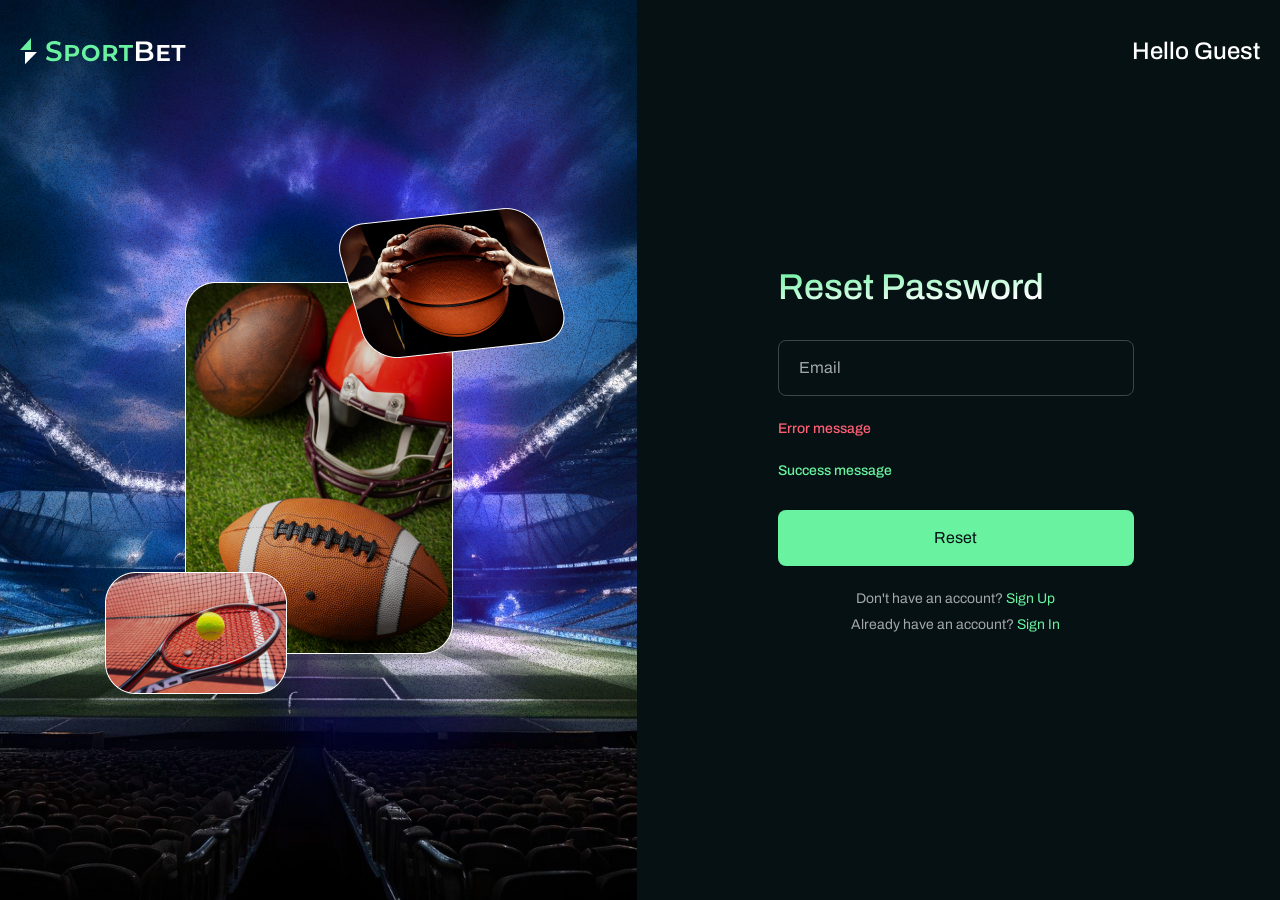
==== commit 1724ef6b: "added error & success messages" ====
--- a/src/reset.html
+++ b/src/reset.html
@@ -58,6 +58,11 @@
 								/>
 							</label>
 
+							<p class="text-body-s-medium mt-6 text-lightred">Error message</p>
+							<p class="text-body-s-medium mt-6 text-lightgreen">
+								Success message
+							</p>
+
 							<button class="btn btn-large mt-[30px]" type="submit">
 								Reset
 							</button>
--- a/src/css/output.css
+++ b/src/css/output.css
@@ -1195,6 +1195,10 @@
   margin-top: 1.5rem;
 }
 
+.mt-8 {
+  margin-top: 2rem;
+}
+
 .mt-\[30px\] {
   margin-top: 30px;
 }
@@ -1203,10 +1207,6 @@
   margin-top: auto;
 }
 
-.mt-8 {
-  margin-top: 2rem;
-}
-
 .block {
   display: block;
 }
@@ -1279,6 +1279,10 @@
   height: 1px;
 }
 
+.h-\[28px\] {
+  height: 28px;
+}
+
 .h-\[2px\] {
   height: 2px;
 }
@@ -1315,10 +1319,6 @@
   height: 100vh;
 }
 
-.h-\[28px\] {
-  height: 28px;
-}
-
 .max-h-\[284px\] {
   max-height: 284px;
 }
@@ -1371,6 +1371,10 @@
   width: 240px;
 }
 
+.w-\[28px\] {
+  width: 28px;
+}
+
 .w-\[30px\] {
   width: 30px;
 }
@@ -1397,10 +1401,6 @@
 
 .w-screen {
   width: 100vw;
-}
-
-.w-\[28px\] {
-  width: 28px;
 }
 
 .min-w-max {
@@ -1922,6 +1922,11 @@
   padding-right: 10px;
 }
 
+.px-\[14px\] {
+  padding-left: 14px;
+  padding-right: 14px;
+}
+
 .py-1 {
   padding-top: 0.25rem;
   padding-bottom: 0.25rem;
@@ -1952,6 +1957,11 @@
   padding-bottom: 1rem;
 }
 
+.py-\[10px\] {
+  padding-top: 10px;
+  padding-bottom: 10px;
+}
+
 .py-\[18px\] {
   padding-top: 18px;
   padding-bottom: 18px;
@@ -1967,16 +1977,6 @@
   padding-bottom: 5px;
 }
 
-.px-\[14px\] {
-  padding-left: 14px;
-  padding-right: 14px;
-}
-
-.py-\[10px\] {
-  padding-top: 10px;
-  padding-bottom: 10px;
-}
-
 .pb-10 {
   padding-bottom: 2.5rem;
 }
@@ -2013,6 +2013,10 @@
   padding-right: 2rem;
 }
 
+.pr-\[6px\] {
+  padding-right: 6px;
+}
+
 .pt-4 {
   padding-top: 1rem;
 }
@@ -2027,10 +2031,6 @@
 
 .pt-\[52px\] {
   padding-top: 52px;
-}
-
-.pr-\[6px\] {
-  padding-right: 6px;
 }
 
 .text-left {
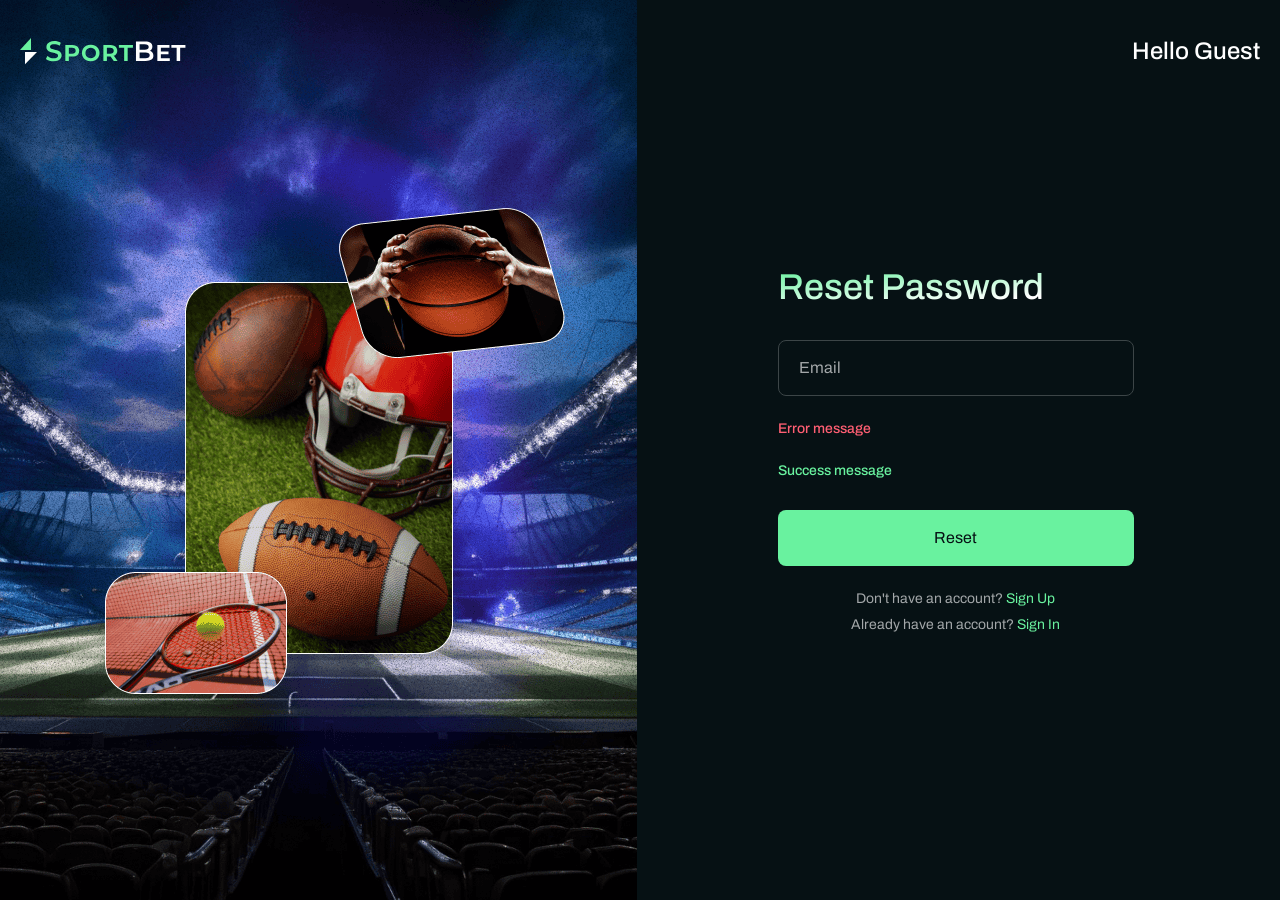
==== commit dce77156: "finish" ====
--- a/src/reset.html
+++ b/src/reset.html
@@ -68,7 +68,7 @@
 							</button>
 						</form>
 
-						<p class="text-body-s mt-6 text-graytext">
+						<p class="text-body-s mt-6 text-greytext">
 							Don't have an account?
 							<a
 								class="text-lightgreen transition-colors hover:text-lightgreen-hovered"
@@ -78,7 +78,7 @@
 							</a>
 						</p>
 
-						<p class="text-body-s mt-2 text-graytext">
+						<p class="text-body-s mt-2 text-greytext">
 							Already have an account?
 							<a
 								class="text-lightgreen transition-colors hover:text-lightgreen-hovered"
--- a/src/css/output.css
+++ b/src/css/output.css
@@ -801,7 +801,7 @@
   padding: 9px;
 }
 
-.btn-reset {
+.btn-blue {
   --tw-bg-opacity: 1;
   background-color: rgb(94 155 247 / var(--tw-bg-opacity));
   transition-property: color, background-color, border-color, text-decoration-color, fill, stroke;
@@ -809,9 +809,22 @@
   transition-duration: 150ms;
 }
 
-.btn-reset:hover {
+.btn-blue:hover {
   --tw-bg-opacity: 1;
   background-color: rgb(38 117 236 / var(--tw-bg-opacity));
+}
+
+.btn-red {
+  --tw-bg-opacity: 1;
+  background-color: rgb(255 95 115 / var(--tw-bg-opacity));
+  transition-property: color, background-color, border-color, text-decoration-color, fill, stroke;
+  transition-timing-function: cubic-bezier(0.4, 0, 0.2, 1);
+  transition-duration: 150ms;
+}
+
+.btn-red:hover {
+  --tw-bg-opacity: 1;
+  background-color: rgb(243 52 76 / var(--tw-bg-opacity));
 }
 
 /* Form Items */
@@ -967,13 +980,56 @@
 
 .live-row {
   position: relative;
-}
-
-.live-row.low {
-  /* @apply bg-green-gradient; */
-}
-
-.live-row.high {
+  display: flex;
+  cursor: pointer;
+  gap: 1.25rem;
+  overflow: hidden;
+  border-radius: 0.5rem;
+  padding-left: 10px;
+  padding-right: 10px;
+  padding-top: 5px;
+  padding-bottom: 5px;
+}
+
+.live-row:hover {
+  --tw-bg-opacity: 1;
+  background-color: rgb(49 58 61 / var(--tw-bg-opacity));
+}
+
+.live-row.live-row-green::after {
+  position: absolute;
+  top: 0px;
+  bottom: 0px;
+  width: 100%;
+  --tw-rotate: 180deg;
+  transform: translate(var(--tw-translate-x), var(--tw-translate-y)) rotate(var(--tw-rotate)) skewX(var(--tw-skew-x)) skewY(var(--tw-skew-y)) scaleX(var(--tw-scale-x)) scaleY(var(--tw-scale-y));
+  background-image: linear-gradient(90deg, rgba(106, 244, 160, 0.00) -5.72%, #69F29F 30.43%, rgba(106, 244, 160, 0.00) 70.26%);
+  content: var(--tw-content);
+  opacity: 0.1;
+}
+
+.live-row.live-row-red::after {
+  position: absolute;
+  top: 0px;
+  bottom: 0px;
+  width: 100%;
+  --tw-rotate: 180deg;
+  transform: translate(var(--tw-translate-x), var(--tw-translate-y)) rotate(var(--tw-rotate)) skewX(var(--tw-skew-x)) skewY(var(--tw-skew-y)) scaleX(var(--tw-scale-x)) scaleY(var(--tw-scale-y));
+  background-image: linear-gradient(90deg, rgba(255, 95, 115, 0.00) -5.72%, #FF5F73 30.43%, rgba(255, 95, 115, 0.00) 70.26%);
+  content: var(--tw-content);
+  opacity: 0.1;
+}
+
+.live-row.live-row-grey::after {
+  position: absolute;
+  top: 0px;
+  bottom: 0px;
+  width: 100%;
+  --tw-rotate: 180deg;
+  transform: translate(var(--tw-translate-x), var(--tw-translate-y)) rotate(var(--tw-rotate)) skewX(var(--tw-skew-x)) skewY(var(--tw-skew-y)) scaleX(var(--tw-scale-x)) scaleY(var(--tw-scale-y));
+  background-image: linear-gradient(90deg, rgba(255, 255, 255, 0.00) -5.72%, #FFF 30.43%, rgba(255, 255, 255, 0.00) 70.26%);
+  content: var(--tw-content);
+  opacity: 0.1;
 }
 
 .sr-only {
@@ -1052,6 +1108,10 @@
   right: 15px;
 }
 
+.right-\[2px\] {
+  right: 2px;
+}
+
 .top-0 {
   top: 0px;
 }
@@ -1074,6 +1134,10 @@
 
 .top-5 {
   top: 1.25rem;
+}
+
+.top-\[2px\] {
+  top: 2px;
 }
 
 .top-\[34px\] {
@@ -1199,6 +1263,10 @@
   margin-top: 2rem;
 }
 
+.mt-\[10px\] {
+  margin-top: 10px;
+}
+
 .mt-\[30px\] {
   margin-top: 30px;
 }
@@ -1319,14 +1387,30 @@
   height: 100vh;
 }
 
+.max-h-\[220px\] {
+  max-height: 220px;
+}
+
 .max-h-\[284px\] {
   max-height: 284px;
 }
 
+.max-h-\[300px\] {
+  max-height: 300px;
+}
+
+.max-h-\[429px\] {
+  max-height: 429px;
+}
+
 .max-h-\[500px\] {
   max-height: 500px;
 }
 
+.max-h-\[600px\] {
+  max-height: 600px;
+}
+
 .min-h-full {
   min-height: 100%;
 }
@@ -1361,6 +1445,10 @@
 
 .w-\[100px\] {
   width: 100px;
+}
+
+.w-\[130px\] {
+  width: 130px;
 }
 
 .w-\[18px\] {
@@ -1428,8 +1516,20 @@
   flex-shrink: 0;
 }
 
+.grow {
+  flex-grow: 1;
+}
+
 .table-auto {
   table-layout: auto;
+}
+
+.table-fixed {
+  table-layout: fixed;
+}
+
+.border-collapse {
+  border-collapse: collapse;
 }
 
 .origin-\[0\] {
@@ -1532,6 +1632,10 @@
   grid-template-columns: repeat(3, minmax(0, 1fr));
 }
 
+.grid-cols-5 {
+  grid-template-columns: repeat(5, minmax(0, 1fr));
+}
+
 .flex-row {
   flex-direction: row;
 }
@@ -1649,6 +1753,10 @@
   border-radius: 0.375rem;
 }
 
+.rounded-none {
+  border-radius: 0px;
+}
+
 .rounded-t-lg {
   border-top-left-radius: 0.5rem;
   border-top-right-radius: 0.5rem;
@@ -1682,12 +1790,30 @@
   border-width: 2px;
 }
 
+.border-x {
+  border-left-width: 1px;
+  border-right-width: 1px;
+}
+
+.border-y {
+  border-top-width: 1px;
+  border-bottom-width: 1px;
+}
+
 .border-b {
   border-bottom-width: 1px;
 }
 
 .border-b-2 {
   border-bottom-width: 2px;
+}
+
+.border-l {
+  border-left-width: 1px;
+}
+
+.border-r {
+  border-right-width: 1px;
 }
 
 .border-dashed {
@@ -1712,13 +1838,25 @@
   border-color: rgb(209 213 219 / var(--tw-border-opacity));
 }
 
-.border-graytext {
+.border-greytext {
   --tw-border-opacity: 1;
   border-color: rgb(163 167 169 / var(--tw-border-opacity));
 }
 
 .border-transparent {
   border-color: transparent;
+}
+
+.border-x-table-border {
+  --tw-border-opacity: 1;
+  border-left-color: rgb(60 69 71 / var(--tw-border-opacity));
+  border-right-color: rgb(60 69 71 / var(--tw-border-opacity));
+}
+
+.border-y-table-border {
+  --tw-border-opacity: 1;
+  border-top-color: rgb(60 69 71 / var(--tw-border-opacity));
+  border-bottom-color: rgb(60 69 71 / var(--tw-border-opacity));
 }
 
 .border-b-\[\#3C4547\] {
@@ -1731,6 +1869,16 @@
   border-bottom-color: rgb(60 69 71 / var(--tw-border-opacity));
 }
 
+.border-l-table-border {
+  --tw-border-opacity: 1;
+  border-left-color: rgb(60 69 71 / var(--tw-border-opacity));
+}
+
+.border-r-table-border {
+  --tw-border-opacity: 1;
+  border-right-color: rgb(60 69 71 / var(--tw-border-opacity));
+}
+
 .bg-\[\#2C3638\] {
   --tw-bg-opacity: 1;
   background-color: rgb(44 54 56 / var(--tw-bg-opacity));
@@ -1764,7 +1912,7 @@
   background-color: rgb(165 243 252 / var(--tw-bg-opacity));
 }
 
-.bg-darkgray {
+.bg-darkgrey {
   --tw-bg-opacity: 1;
   background-color: rgb(26 36 39 / var(--tw-bg-opacity));
 }
@@ -1789,7 +1937,7 @@
   background-color: rgb(74 222 128 / var(--tw-bg-opacity));
 }
 
-.bg-lightgray {
+.bg-lightgrey {
   --tw-bg-opacity: 1;
   background-color: rgb(49 58 61 / var(--tw-bg-opacity));
 }
@@ -1878,6 +2026,10 @@
   padding: 18px;
 }
 
+.p-\[5px\] {
+  padding: 5px;
+}
+
 .p-\[7px\] {
   padding: 7px;
 }
@@ -2017,6 +2169,10 @@
   padding-right: 6px;
 }
 
+.pt-2 {
+  padding-top: 0.5rem;
+}
+
 .pt-4 {
   padding-top: 1rem;
 }
@@ -2078,6 +2234,18 @@
   font-weight: 600;
 }
 
+.uppercase {
+  text-transform: uppercase;
+}
+
+.lowercase {
+  text-transform: lowercase;
+}
+
+.leading-7 {
+  line-height: 1.75rem;
+}
+
 .text-black\/70 {
   color: rgb(0 0 0 / 0.7);
 }
@@ -2107,7 +2275,7 @@
   color: rgb(17 24 39 / var(--tw-text-opacity));
 }
 
-.text-graytext {
+.text-greytext {
   --tw-text-opacity: 1;
   color: rgb(163 167 169 / var(--tw-text-opacity));
 }
@@ -2344,7 +2512,7 @@
   background-color: rgb(243 244 246 / var(--tw-bg-opacity));
 }
 
-.hover\:bg-lightgray:hover {
+.hover\:bg-lightgrey:hover {
   --tw-bg-opacity: 1;
   background-color: rgb(49 58 61 / var(--tw-bg-opacity));
 }
@@ -2697,6 +2865,10 @@
 }
 
 @media (max-width: 1349.99px) {
+  .lg\:max-h-\[850px\] {
+    max-height: 850px;
+  }
+
   .lg\:grid-cols-2 {
     grid-template-columns: repeat(2, minmax(0, 1fr));
   }
@@ -2713,6 +2885,10 @@
          columns: 2;
   }
 
+  .md\:grid-cols-1 {
+    grid-template-columns: repeat(1, minmax(0, 1fr));
+  }
+
   .md\:gap-10 {
     gap: 2.5rem;
   }
@@ -2789,6 +2965,10 @@
     justify-content: center;
   }
 
+  .sm\:gap-0 {
+    gap: 0px;
+  }
+
   .sm\:gap-1 {
     gap: 0.25rem;
   }
